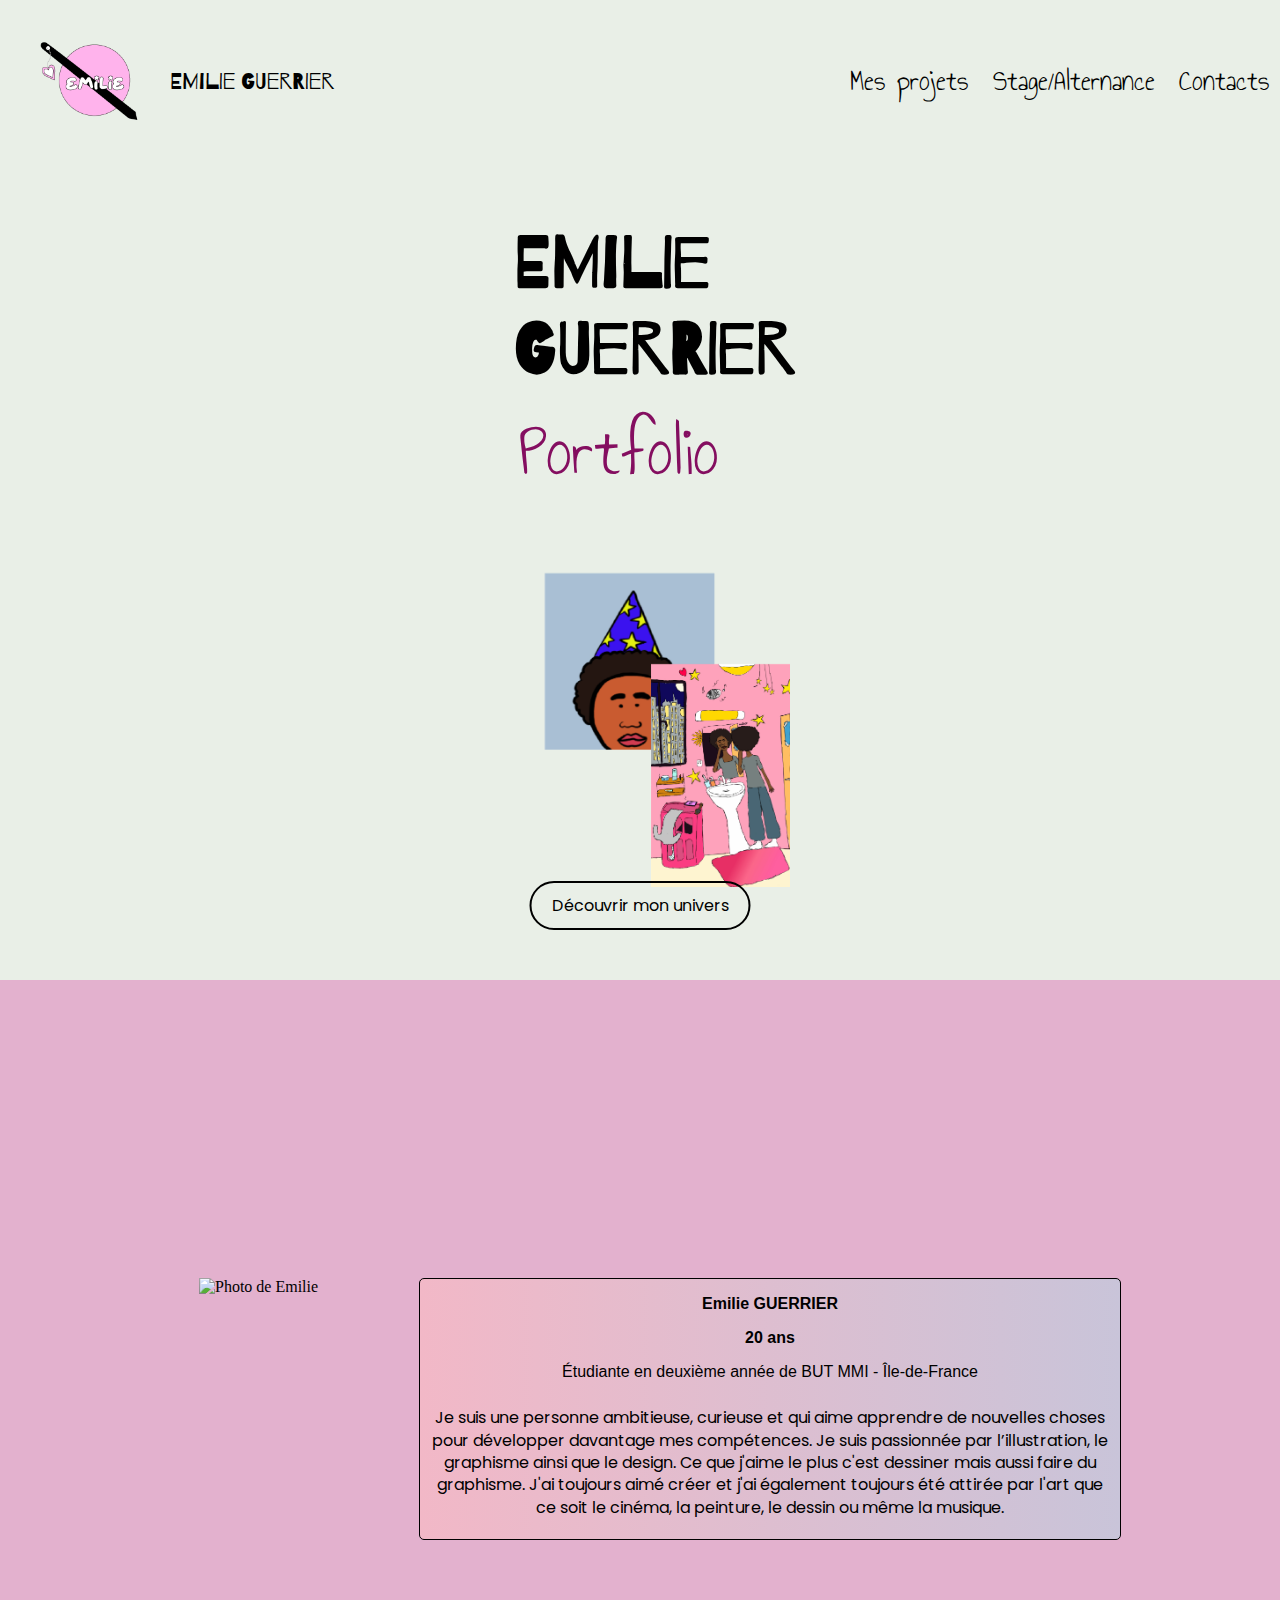
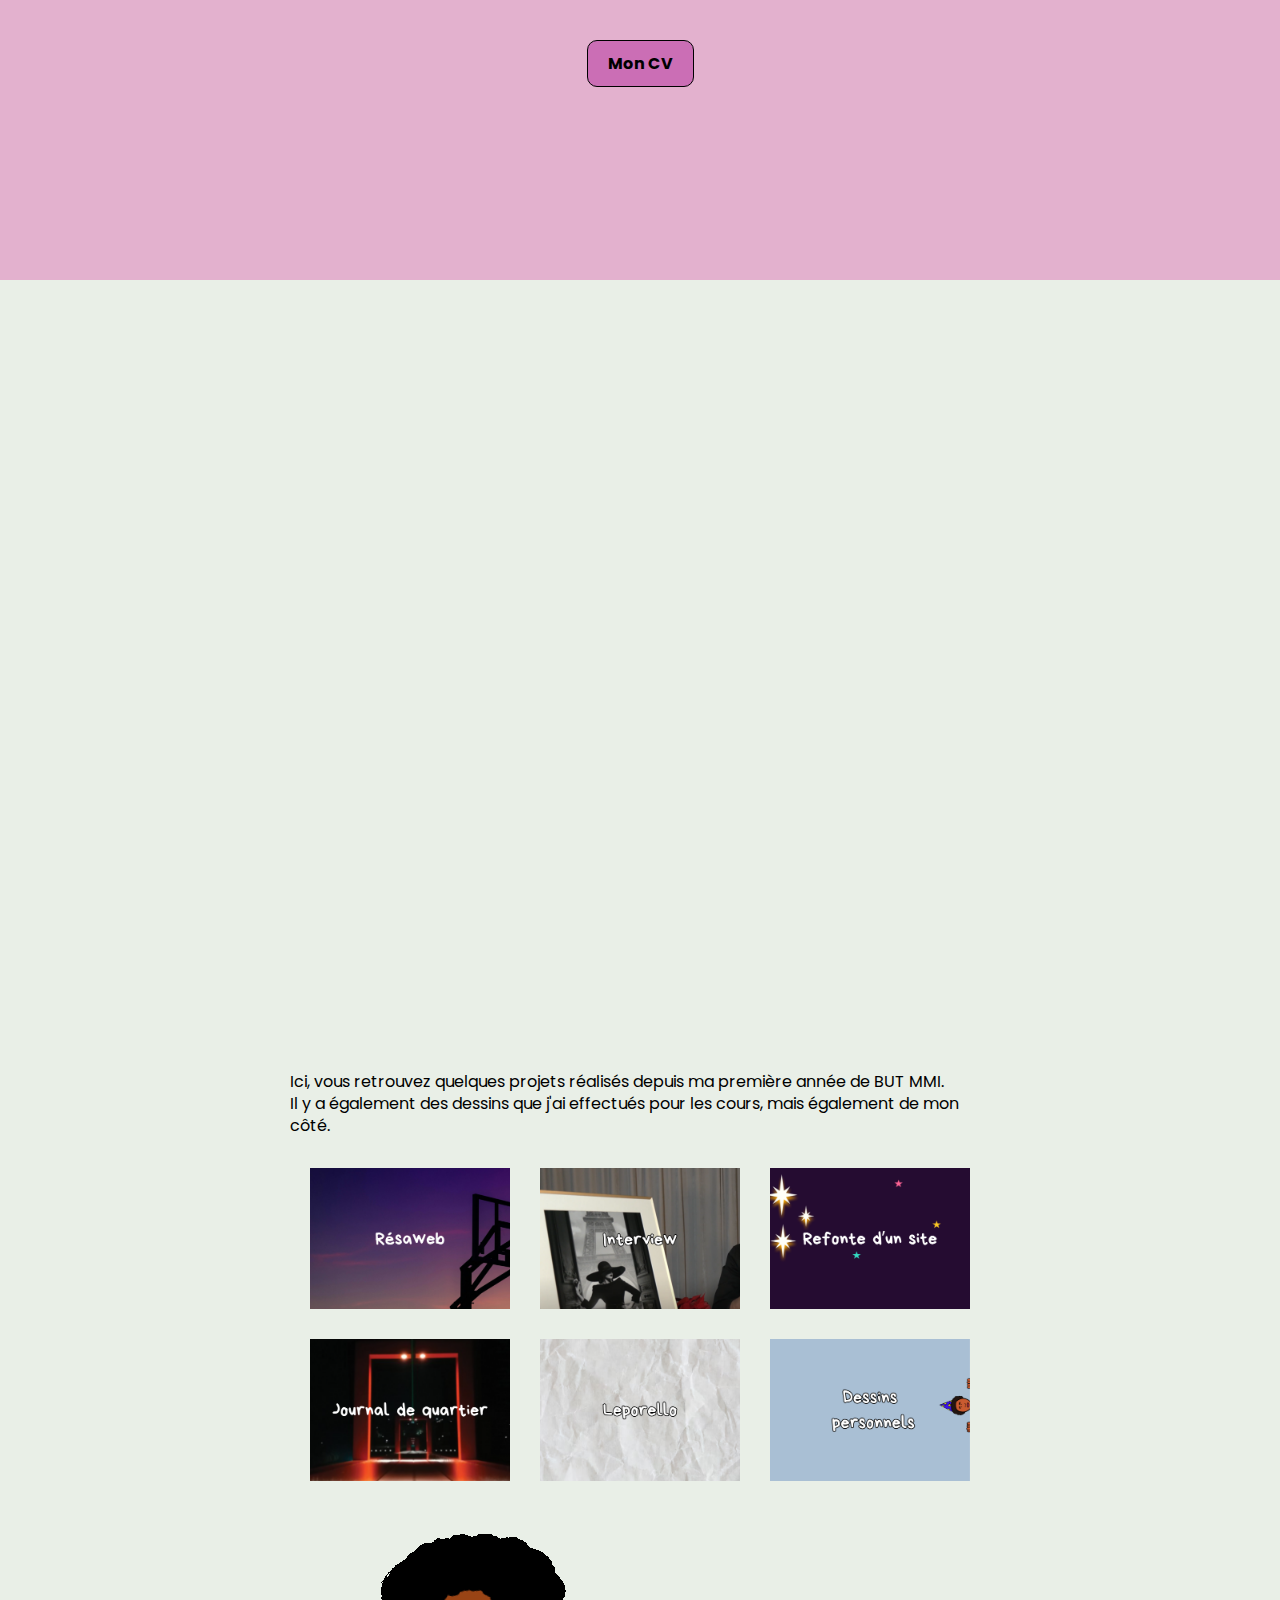
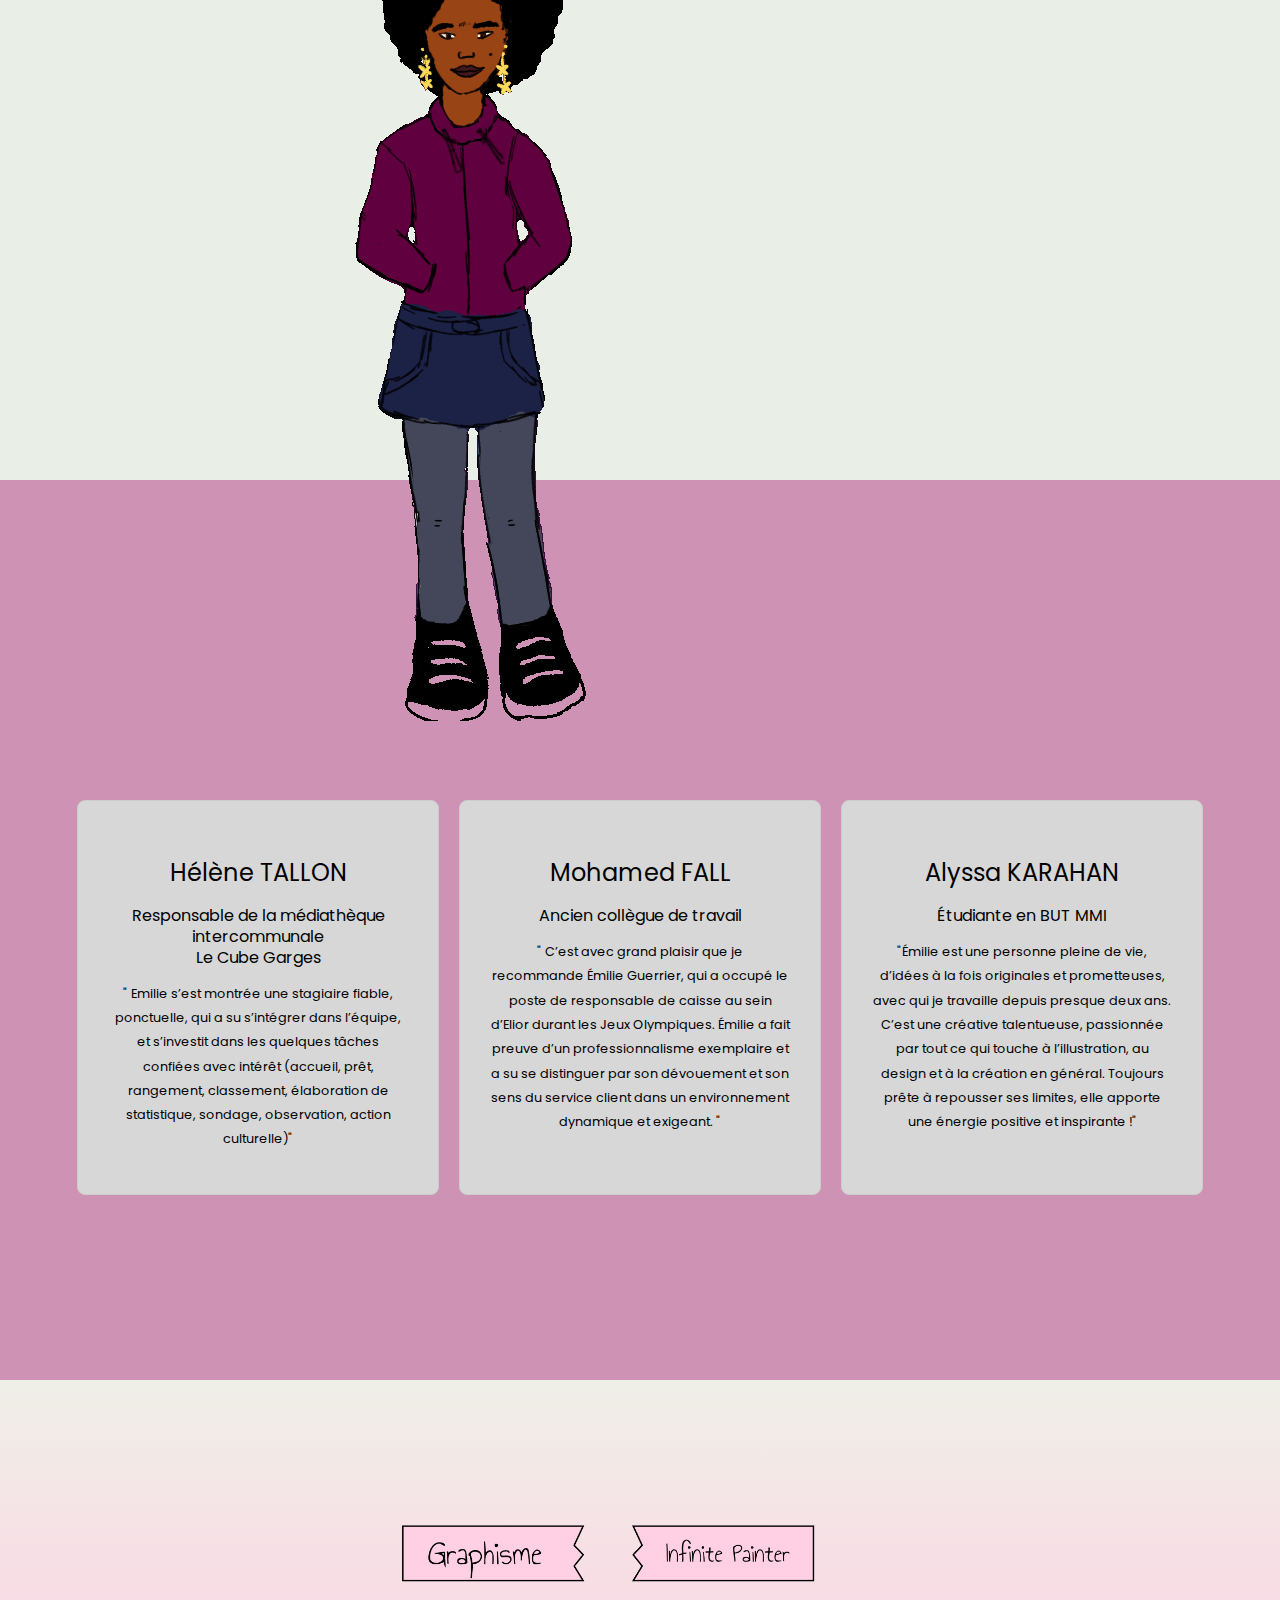
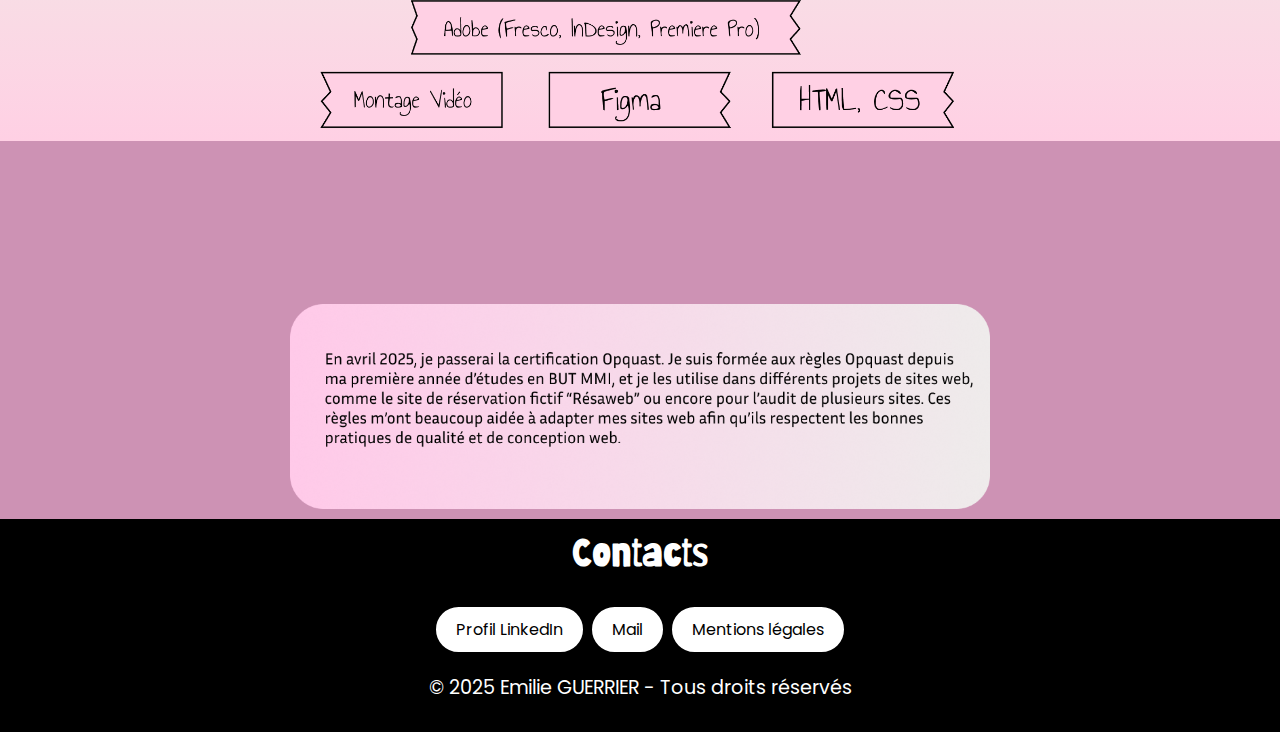
==== index.html @ a999aef1 "ajout d'une div pour le gif" ====
<!DOCTYPE html>
<html lang="fr">
<head>
    <meta charset="UTF-8">
    <link rel="stylesheet" href="portfolio.css">
    <link rel="stylesheet" href="portfolio.js">
    <link rel="preconnect" href="https://fonts.googleapis.com">
<link rel="preconnect" href="https://fonts.gstatic.com" crossorigin>
<link href="https://fonts.googleapis.com/css2?family=Annie+Use+Your+Telescope&family=Barriecito&family=Poppins:ital,wght@0,100;0,200;0,300;0,400;0,500;0,600;0,700;0,800;0,900;1,100;1,200;1,300;1,400;1,500;1,600;1,700;1,800;1,900&display=swap" rel="stylesheet">
    <link rel="preconnect" href="https://fonts.googleapis.com">
    <link rel="preconnect" href="https://fonts.gstatic.com" crossorigin>
    <link href="https://fonts.googleapis.com/css2?family=Annie+Use+Your+Telescope&family=Barriecito&display=swap" rel="stylesheet">
    <link href="https://fonts.googleapis.com/css2?family=Barriecito&display=swap" rel="stylesheet">
    <link rel="icon" href="img/Logo.png" />
    <meta name="viewport" content="width=device-width, initial-scale=1.0">
    <title>Emilie GUERRIER - Portfolio</title>
</head>
<body>
    <header>
        <nav>
            <div class="nav-left">
                <div class="nav-left">
                    <a href="index.html">
                        <img src="img/Logo.png" class="headpic" alt="Logo">
                    </a>
                </div>
                <p class="logotype">EMILIE GUERRIER</p>
            </div>
            <div class="nav-right">
               
                <ul class="principal">
                    <li><a href="#projets">Mes projets</a></li>
                    <li><a href="stage_alternance.html">Stage/Alternance</a></li>
                    <li><a href="#contacts">Contacts</a></li>
                </ul>
            </div>
        </nav>
    </header>

   
        <section class="accueil">
            <div class="text-content">
                <h1>EMILIE <br>GUERRIER</h1>
                <p class="port">Portfolio</p>
            </div>
            <img src="img/acphoto.png" alt="Photo" class="ac">
            <button class="scroll-button" onclick="scrollToSection('biographie')">Découvrir mon univers</button>
        </section>
   


    <section class="biographie" id="biographie">
        <p class="title">Qui suis-je ?</p>
        <div class="content">
            <img src="img/emi.jpg" class="photo" alt="Photo de Emilie">
            <div class="gradient">
                <p class="description">Emilie GUERRIER</p>
                <p class="description">20 ans</p>
                <p class="mooi">Étudiante en deuxième année de BUT MMI - 
                    Île-de-France</p>
                <p class="moi">
                   
                 Je suis une personne ambitieuse, curieuse et qui aime apprendre de nouvelles choses 
                    pour développer davantage mes compétences. Je suis passionnée par l’illustration,
                    le graphisme ainsi que le design. Ce que j'aime le plus c'est dessiner mais aussi faire du graphisme. J'ai toujours aimé créer et j'ai également toujours été attirée par l'art que ce soit le cinéma, la peinture, le dessin ou même la musique. 
                </p>
            </div>
        </div>
        <div>
            <div class="box">Créative</div>
            <div class="box">Curieuse</div>
            <div class="box">Persévérante</div>
        </div>
        <a href="img/CV français.jpg" class="cv">Mon CV</a>
    </section>

    <section class="drawing">

    </section>

    <section class="projects" id="projets">
        <p class="title">Mes projets</p>
        <p class="moi">Ici, vous retrouvez quelques projets réalisés depuis ma première année de BUT MMI. <br>Il y a également des dessins que j'ai effectués pour les cours, mais également de mon côté.</p>
        
        <div class="projects-container">
            <!-- Conteneur des images de projets -->
            <div class="images-container">
                <img src="img/resa.png" alt="Projet 1" class="project-image" onclick="openPopup('Résaweb', 'Février - Juin 2023', 'Projet réalisé seule', 'Contexte : universitaire', 'Ce projet consistait à réaliser et coder dans son intégralité, un site fictif de réservation. J’ai donc créé un site permettant de réserver des salles afin que des sportifs viennent s’entraîner dans de bonnes conditions. Il fallait donc créer un formulaire fonctionnel et afficher les services avec leurs divers détails.', 'Langages utilisés : Pour effectuer ce site web, j’ai dû utiliser divers langages de programmation comme le PHP pour stocker les données du formulaire de réservation, le HTML, CSS mais aussi du JavaScript.')">
                
                <img src="img/interview.png" alt="Projet 2" class="project-image" onclick="openPopup('Interview','Novembre 2023 - Janvier 2024','Projet réalisé seule','Contexte : universitaire', 'Il nous était demandé d’interviewer un professionnel de la photo, que ce soit un régisseur de studio, un photographe ou autre. Avec mon groupe, nous avons eu la chance d’interroger Ludovic BARON, un photographe. Nous avons réalisé l’interview à la Samaritaine. La vidéo a été réalisée avec des caméras, des micros et des spots de lumière. Pour finir, nous avons tous dû produire une version différente de l’interview à partir des rushs. J’ai donc effectué le montage vidéo sur Adobe Premiere Pro.','Logiciel utilisé :  Adobe Premiere Pro')">
                
                <img src="img/refonte.png" alt="Projet 3" class="project-image" onclick="openPopup('Refonte d\'un Site', 'Mai - Juin 2024', 'Projet réalisé groupe','Contexte : universitaire','Pour ce projet, il nous était demandé de refaire l’intégralité de l’interface d’un site existant et de lui donner un tout autre aspect en changeant complètement son identité visuelle de base. Nous avons choisi de travailler sur le site d’Air France, qui, à première vue, est assez épuré, avec peu d’éléments, peu de contenu, et un manque de couleurs vives. Pour lui donner une nouvelle image, nous sommes donc partis sur un thème festif, proche du carnaval, intégrant des couleurs, des plumes, et des éléments associés.', 'Logiciel utilisé : Figma')">
                
                <img src="img/journal.png" alt="Projet 4" class="project-image" onclick="openPopup('Journal de quartier','Novembre - Décembre 2023', 'Projet réalisé seule', 'Contexte : universitaire', 'Ce projet avait pour objectif de créer un journal de quartier sur la ville dans laquelle nous vivons. J’ai choisi de réaliser un journal sur la ville de Cergy. Pour ce faire, j’ai utilisé Adobe InDesign pour la mise en forme de mes textes et visuels, ainsi que Photoshop pour traiter mes images afin qu’elles conviennent au projet et qu’elles ne soient pas déformées.', 'Logiciel utilisé : Adobe Indesign, Adobe Photoshop')">
                
                <img src="img/leporello.png" alt="Projet 5" class="project-image" onclick="openPopup('Leporello', 'Mars - Avril 2024','Projet réalisé seule','Contexte : universitaire','Il était demandé de dessiner une histoire à partir de la phrase suivante : “Viens chez moi, j’habite dehors”. Ce projet devait être réalisé sur cinq feuilles, incluant une première de couverture. L’objectif était de faire preuve d’imagination et de proposer une idée originale, tout en respectant le contexte imposé. De plus, l’histoire devait inclure un hôte et un invité. Dans mon interprétation, j’ai représenté l’hôte sous la forme d’une femme géante, tandis que je me suis intégrée dans l’histoire en tant qu’invitée explorant ce monde inconnu.', 'Matériaux utilisés : feutres, feuilles A5')">
                
                <img src="img/dessin.png" alt="Projet 6" class="project-image" onclick="openPopup('Dessins personnels', '', 'Depuis quelques années, je dessine que ce soit sur du papier ou de manière numérique. Mais je dessine de plus en plus sur ma tablette graphique ou simplement ma tablette pour faire divers types de dessins. J’ai également réalisé quelques dessins sur Adobe Fresco avec mon ordinateur. J’utilise depuis peu Infinite Painter et actuellement je l’utilise très souvent pour mes dessins car je trouve l’application efficace et facile à utiliser.', 'Logiciels utilisés : Adobe Fresco, Infinite Painter')">
            </div>
            
            <!-- Conteneur du gif -->
            <div class="gif-container">
                <img src="img/cvanim1.gif" alt="Animation illustrative" class="project-gif">
            </div>
        </div>
    </section>
    


    <section class="avis">
        <p class="title">Quelques avis</p>
        <div class="reviews-container">
            <!-- Premier avis -->
            <div class="review">
                <p class="nom">Hélène TALLON</p>
               <p class="com">Responsable de la médiathèque intercommunale <br> Le Cube Garges</p>
                <div class="review-content">
                    <p class="nom1">" Emilie s’est montrée une stagiaire fiable, ponctuelle, qui a su s’intégrer dans l’équipe, et s’investit dans les quelques tâches confiées avec intérêt (accueil, prêt, rangement, classement, élaboration de statistique, sondage, observation, action culturelle)"</p>
                </div>
            </div>
    
            <!-- Deuxième avis -->
            <div class="review">
                <p class="nom">Mohamed FALL</p>
                <p class="com"> Ancien collègue de travail</p>
                <div class="review-content">
                    <p class="nom">" C’est avec grand plaisir que je recommande Émilie Guerrier, qui a occupé le poste de responsable de caisse au sein d’Elior durant les Jeux Olympiques. Émilie a fait preuve d’un professionnalisme exemplaire et a su se distinguer par son dévouement et son sens du service client dans un environnement dynamique et exigeant. "</p>
                </div>
            </div>
    
            <!-- Troisième avis -->
            <div class="review">
                <p class="nom">Alyssa KARAHAN</p>  
                <p class="com">Étudiante en BUT MMI <br>
                <div class="review-content">
                    <p class="nom1">"Émilie est une personne pleine de vie, d’idées à la fois originales et prometteuses, avec qui je travaille depuis presque deux ans. C’est une créative talentueuse, passionnée par tout ce qui touche à l’illustration, au design et à la création en général. Toujours prête à repousser ses limites, elle apporte une énergie positive et inspirante !"</p> <!-- Nouveau texte -->
                </div>
            </div>
        </div>
    </section>

    
  

        <div class="competences1">
        <p class="title">Mes compétences</p>
       
        <img src="img/compé.png" alt="Compétences" class="compé">
    </div>

    <div class="center"> 
        <p class="title">Opquast</p>
        <br>
        <img src="img/opquast.png" alt="" class="opq">
    </div>

    
<footer id="contacts">
    <h1 class="contactez">Contacts</h1>
   
        <a href="https://www.linkedin.com/in/emilie-guerrier-9b696a194/" class="btn">Profil LinkedIn</a>
        <a href="mailto:emilie.guerrier16@gmail.com" class="btn">Mail</a>

        <a href="#" class="btn" onclick="openMentionsPopup()">Mentions légales</a>

  
    <p class="foot">© 2025 Emilie GUERRIER - Tous droits réservés</p>
</footer>

    <div id="popup" class="popup">

        
        <div class="popup-content">

            
            <!-- Bouton pour fermer -->
            <span class="close" onclick="closePopup()">&times;</span>
            <!-- Titre dynamique -->
            <h2 id="popup-title">Titre par défaut</h2>
            <p id="popup-projet">projet <br> Par exemple, un saut de ligne ici.</p>
           
            <!-- Description avec possibilité de sauts de ligne -->
            <p id="popup-date">date <br> Par exemple, un saut de ligne ici.</p>
             <!-- Description avec possibilité de sauts de ligne -->
             <p id="popup-contexte">texte par défaut. Ajoutez du texte ici. <br> Par exemple, un saut de ligne ici.</p>
            <!-- Description avec possibilité de sauts de ligne -->
            <p id="popup-description">Description par défaut. Ajoutez du texte ici. <br> Par exemple, un saut de ligne ici.</p>
            <p id="popup-logiciel">Description par défaut. Ajoutez du texte ici. <br> Par exemple, un saut de ligne ici.</p>
            <p id="popup-langage">Description par défaut. Ajoutez du texte ici. <br> Par exemple, un saut de ligne ici.</p>
          
            
            <a href="" target="_blank" id="pdf-button-link">
                <button type="button" class="cv">Découvrir ici</button>
            </a>
        </div>  
        </div>
    </div>

    
    
    <script>
       function openPopup(title, imageUrl, projet, date, contexte, description, logiciel, langage) {
    // Fonction qui retourne la valeur si elle existe, sinon une chaîne vide
    function getDisplayValue(value) {
        return value ? value : "";  // Si la valeur est définie, on la retourne, sinon on retourne une chaîne vide
    }

    // Mise à jour des éléments du pop-up avec les données spécifiques
    document.getElementById("popup-title").innerText = getDisplayValue(title);
    document.getElementById("popup-projet").innerText = getDisplayValue(projet);
    document.getElementById("popup-date").innerText = getDisplayValue(date);
    document.getElementById("popup-contexte").innerText = getDisplayValue(contexte);
    document.getElementById("popup-description").innerText = getDisplayValue(description);
    document.getElementById("popup-logiciel").innerText = getDisplayValue(logiciel);
    document.getElementById("popup-langage").innerText = getDisplayValue(langage);

    const pdfButtonLink = document.getElementById("pdf-button-link");

    // Switch pour gérer les liens spécifiques des projets
    switch (title) {
        case 'Résaweb':
            pdfButtonLink.href = "https://resaweb.guerrier.butmmi.o2switch.site/";
            break;
        case 'Interview':
            pdfButtonLink.href = "https://youtu.be/Bpri6Zx5vzo";
            break;
        case 'Refonte d\'un Site':
            pdfButtonLink.href = "https://www.figma.com/design/t0DgeMzrUxoHqgDPpplUwL/AirFrance---Emilie-Guerrier---M%C3%A9lissa-Cumur-(Copy)?node-id=176-432&t=2e1gaex5c9FenXWB-1";
            break;
        case 'Journal de quartier':
            pdfButtonLink.href = "img/JDQ web fin.pdf";
            break;
        case 'Leporello':
            pdfButtonLink.href = "https://www.lien-de-ton-projet-leporello.com";
            break;
        case 'Dessins personnels':
            pdfButtonLink.href = 'img/dessins.pdf';
            break;
        default:
            pdfButtonLink.href = "#"; // Lien par défaut si aucun projet n'est trouvé
            break;
    }
            // Affichage du pop-up
            popup.style.display = "flex";
        }

        function closePopup() {
            // Masque le pop-up
            const popup = document.getElementById("popup");
            popup.style.display = "none";
        }
        function scrollToSection(sectionId) {
            document.getElementById(sectionId).scrollIntoView({
                behavior: 'smooth'
            });
        }


        document.addEventListener('scroll', () => {
  const elements = document.querySelectorAll('.photo, .description, .moi, .box');
  elements.forEach((element) => {
    const rect = element.getBoundingClientRect();
    if (rect.top < window.innerHeight) {
      element.classList.add('visible');
    }
  });
});

document.addEventListener('scroll', () => {
  const elements = document.querySelectorAll('.title, .review');
  elements.forEach((element) => {
    const rect = element.getBoundingClientRect();
    if (rect.top < window.innerHeight) {
      element.classList.add('visible');
    }
  });
});
document.addEventListener('DOMContentLoaded', () => {
  const reviews = document.querySelectorAll('.review');
  const sectionAvis = document.querySelector('.avis');

  // Fonction pour vérifier si la section est visible
  const observer = new IntersectionObserver(
    (entries) => {
      entries.forEach((entry) => {
        if (entry.isIntersecting) {
          reviews.forEach((review, index) => {
            setTimeout(() => {
              review.classList.add('visible');
            }, index * 300); // Délai entre chaque avis (300ms ici)
          });
        }
      });
    },
    { threshold: 0.1 } // 10% de la section visible pour déclencher
  );

  observer.observe(sectionAvis);
});
function openMentionsPopup() {
    const popup = document.getElementById("mentions-popup");
    popup.style.display = "flex";
}

function closeMentionsPopup() {
    const popup = document.getElementById("mentions-popup");
    popup.style.display = "none";
}

    </script>
<div id="mentions-popup" class="popup">
    <div class="popup-content">
        <span class="close" onclick="closeMentionsPopup()">&times;</span>
        <h2>Mentions légales</h2>
        <p>
            Ce site est édité par Emilie Guerrier. <br>
            Images : Toutes les images ont été réalisées par mes soins. <br>
            Hébergement : Github. <br>
            Contact : <a href="mailto:emilie.guerrier16@gmail.com">emilie.guerrier16@gmail.com</a><br>
            Toute reproduction, totale ou partielle, des contenus présents sur ce site est interdite sans l'accord préalable de l'éditeur.
        </p>
    </div>
</div>


    
</body>
</html>
---- portfolio.css ----
body {
    background-color: #e9efe7;
    scroll-behavior: smooth;
    margin: 0; 
    padding: 0; 
}



.btn {
    display: inline-block; /* Permet le style de bouton */
    padding: 10px 20px; /* Espacement interne */
    background-color: #ffffff; /* Couleur de fond (bleu par défaut) */
    color: rgb(0, 0, 0); /* Texte en blanc */
    text-decoration: none; /* Supprime le soulignement */
    border-radius: 25px;
    cursor: pointer;
    border: 2px solid black;
    font-size: 16px;
    font-family: 'Poppins', sans-serif;
    transition: background-color 0.3s; /* Animation pour le hover */
}

.contactez {
    color: white;
    font-size: 2em;
    text-align: center; /* Centre le texte horizontalement */
    margin: 0;
    margin-bottom: 30px; /* Évite un marges supplémentaires par défaut autour du h1 */
}

.button-container {
    display: flex;
    justify-content: center; /* Centre les boutons horizontalement */
    gap: 20px; /* Espace entre les boutons */
    margin-bottom: 30px; /* Un peu d'espace sous les boutons */
}



.headpic {
    width: 160px;
    height: 160px;
    float: left;
    object-fit: cover; 
    border-radius: 50%;
 
        margin: 0;
}


header nav {
    display: flex;
    justify-content: space-between; /* Sépare les groupes gauche et droite */
    align-items: center; /* Centre les éléments verticalement */
    padding: 0;
    margin: 0;
}

.nav-left {
    display: flex;
    align-items: center; /* Centre verticalement l'image et le texte */
    gap: 10px; /* Espace entre l'image et le texte */
}

.principal li {
    display: inline;
    margin: 0 10px;
}


.principal a {
    text-decoration: none;
    font-family: "Annie Use Your Telescope", cursive;
    color: #000000;
    font-size: 1.9em;
}


.principal a:hover {
    color: #af39bc;
}


/* Section accueil */
section {
    display: flex;
    flex-direction: column;
    justify-content: center;
    align-items: center;
    height: 100vh;
    margin: 0;
}



h1 {


    font-family: "barriecito";
       font-size: 4.5em;
    color: #000000;
    text-align: left;
    margin-bottom: 10px;
    bottom: 20px; 
    animation: fadeIn 2s ease-in-out, glow 1.5s infinite alternate;
}

@keyframes fadeIn {
    from {
        opacity: 0;
        transform: translateY(-20px);
    }
    to {
        opacity: 1;
        transform: translateY(0);
    }
}

@keyframes glow {
    from {
        text-shadow: 0 0 5px #fff, 0 0 10px #fff;
    }
    to {
        text-shadow: 0 0 20px #ff69b4, 0 0 30px #ff69b4;
    }
}



.nav-right {
    display: flex;
    align-items: center;
    justify-content: flex-end; /* Aligne les éléments à droite */
}

.logotype {
    font-family: "barriecito";
    font-size: 1.5em;
    margin: 0; /* Supprime toute marge */
    color: #000;
}

.accueil {
    display: flex; /* Utilise Flexbox pour aligner les éléments */
    flex-wrap: wrap; /* Permet de passer à la ligne sur les petits écrans */
    gap: 10px; /* Espace entre les éléments */
    align-items: center;
    justify-content: flex-start;
    margin: 0;
    padding: 0;
    padding: 10px;
    height: calc(100vh - 80px);
    box-sizing: border-box;
}

.ac {
    display: block;
    margin: 0 auto;
    width: 300px;
    animation: float 3s ease-in-out infinite;
  }
  
  @keyframes float {
    0%, 100% {
      transform: translateY(0);
    }
    50% {
      transform: translateY(-10px);
    }
  }






.title1 {
    font-family: "barriecito";
    font-size: 3.5em;
    color: #000000;
    text-align: center;
}


.text-content {
    text-align: left;
    justify-content: left;
    max-width: 20%;
}




.ligne-portfolio {
    width: 40%;
    border: none;
    height: 2px;
    background-color: black;
    margin: 10px auto;
}






.cv {
    display: inline-block;
    margin: 20px auto; /* Centrage horizontal */
    padding: 10px 20px;
    border: 1px solid black;
    border-radius: 10px;
    text-align: center;
    background-color: #CB6EB5;
    text-decoration: none;
    color: black;
    font-weight: bold;
    font-size: 16px;
    font-family: 'Poppins', sans-serif;
    position: relative;
    cursor: pointer;
    bottom: 20px; /* Remonte légèrement par rapport au bas */
}


.cv:hover {
    background-color: #c9f7ff;
    transition: 0.3s;
}
/* Biographie section */
.biographie {
    background-color: #E3B1CE;
    display: flex;
    flex-direction: column;
    align-items: center;
    gap: 10px; /* Espace entre les sections */
}


.qui {
    font-family: "barriecito";
    font-size: 1.8em;
    color: black;
    margin-bottom: 50px;
    text-align: center;
}


.biographie img.black {
    margin-right: 20px;
    float: left;
    height: auto;
}
.biographie .content {
    display: flex;
   
   
    justify-content: space-between; /* Espace entre les éléments */
   
    gap: 20px; /* Espace entre l'image et le texte */
}




.biographie .moi {
    max-width: 900px;
    font-family: 'Poppins', sans-serif;
    font-weight: 400;
    font-style: normal;
    align-items: left;
    justify-content: left;
    font-size: 0.9rem;
    text-align: center;
    padding: 10px;
    margin: 10px auto;
    font-size: 1rem;
    
}




.photo {
    width: 200px;
    height: 200px;
    justify-content: left;
    align-items: left;
    max-width: 900px;
    margin-left: 40px;
    height: auto;




   
}


.drawing{
    background-image: url("img/pro.jpg");
    background-size: cover;
    background-repeat: no-repeat;
    background-attachment: fixed;
}




/* Avis */
.avis {
   background-color: #CD92B4;
    display: flex;
    flex-direction: column;
    align-items: center;
    gap: 20px; /* Espace entre les sections */
}


/* Titre des avis */
.title {
    font-family: "barriecito";
    text-align: right;
    font-size: 3.7em;
    margin-bottom: 5px;
}


.port {
    color: #840E60;
    font-family: "Annie Use Your Telescope", cursive;
    margin: 5px;
    font-size: 4.5em;
    text-align: left;
    justify-content: flex-start;
    margin-RIGHT: 140px;
}


.title {
    opacity: 0;
    transform: translateY(-20px);
    transition: opacity 0.8s ease, transform 0.8s ease;
  }
  
  .title.visible {
    opacity: 1;
    transform: translateY(0);
  }

.foot {
    font-family: "Poppins";
}
.box {
    opacity: 0;
    transform: scale(0.9);
    transition: opacity 0.5s ease-out, transform 0.5s ease-out;
  }
  
  .box.visible {
    opacity: 1;
    transform: scale(1);
  }


  
  @media (min-width: 768px) {
    .reviews-container {
      grid-template-columns: 1fr 1fr; /* Deux colonnes sur les écrans moyens */
    }
  }
  
  @media (min-width: 1024px) {
    .reviews-container {
      grid-template-columns: 1fr 1fr 1fr; /* Trois colonnes sur les grands écrans */
    }
  }
  .review:hover {
    box-shadow: 0px 4px 15px rgba(251, 241, 100, 0.5);
    transition: box-shadow 0.3s ease-in-out;
  }
  

  

.box {
    background-color: #eaeaea;
    margin: 20px;
    padding: 10px;
    width: 170px;
    display: inline-block;
    text-align: center;
    height: 20px;
    font-size: 1em;
    font-family: "Poppins";
}
.box1 {
    background-color: #D9D9D9;
    margin: 20px;
    padding: 10px;
    width: 170px;
    display: inline-block;
    text-align: center;
    height: 20px;
    font-size: 1em;
    font-family: "Poppins";
}


.box2 {
    background-color: #ffb0c9;
    margin: 20px;
    padding: 10px;
    width: 470px;
    display: inline-block;
    text-align: center;
    height: 20px;
    font-size: 1em;
    font-family: "Poppins";
}


.box3 {
    background-color: #D9D9D9;
    margin: 20px;
    padding: 10px;
    width: 190px;
    display: inline-block;
    text-align: center;
    height: 30px;
    font-size: 1em;
    font-family: "Poppins";
}


.boxtexte {
    background-color: #D9D9D9; /* Couleur de fond */
    padding: 20px; /* Espaces internes */
    margin: 20px auto; /* Ajoute un espace autour et centre horizontalement */
    display: inline-block;
    text-align: center;
    width: 400px; /* Largeur fixe */
    max-width: 90%; /* Largeur relative au conteneur */
    font-size: 1em;
    font-family: "Poppins";
    word-wrap: break-word; /* Permet de casser les mots longs */
    margin-bottom: 12px;
}








.recherche{
    background: linear-gradient(90deg, #F2B8C7 0%, #C9C4D9 100%);
}


footer {
    background-color: #000000;
    text-align: center;
    padding: 10px;
    font-family: "Poppins";
    font-size: 1.2em;
    color: #ffffff;
    justify-content: center;
}


.description {
    font-family: "Roboto", sans-serif;
    font-weight: 700;
    font-style: normal;
    text-align: center;
}


.mooi {
    font-family: "Roboto", sans-serif;
    font-weight: 500;
    font-style: normal;
}


.moi {
    font-family: 'Poppins', sans-serif;
    font-weight: 400;
    font-style: normal;
    align-items: left;
    justify-content: left;
    margin: auto;
    max-width: 700px;
    line-height: 1.4;
}

.moi2 {
    font-family: 'Poppins', sans-serif;
    font-weight: 400;
    font-style: normal;
    align-items: left;
    justify-content: left;
    margin: 20px auto; /* Plus d'espace extérieur */
    max-width: 700px;
    padding: 20px; /* Plus d'espace intérieur */
    line-height: 1.6; /* Amélioration de l'espacement entre les lignes */
    font-size: 1.2em;
    border: 1px solid black;
    border-radius: 5px;
    background-color: white;
}

/* Dégradé */
.gradient {
    background: linear-gradient(90deg, #F2B8C7 0%, #C9C4D9 100%);
    text-align: center;
    width: 80%;
    max-width: 700px;
    margin: 0 auto;
    flex: 1;
    padding: 5;
    border: 1px solid black;
    border-radius: 5px;
}


/* Animation */
@keyframes floating {
    0% {
        transform: translateY(0);
    }
    50% {
        transform: translateY(10px);
    }
    100% {
        transform: translateY(0);
    }
}


.images-container img {
    width: 200px;
    height: auto;
}


.images-container {
    flex: 0 1 calc(33.33% - 20px);
    margin: 10px;
    text-align: center;
}


.images-container section {
    text-align: center;
    margin: 10px;
}


.images-container a {
    margin: 10px;
}


.projects .images-container {
    display: grid;
    grid-template-columns: repeat(3, 1fr);
    gap: 30px;
    padding: 20px;
   
}


.project-image {
    width: 100%;
    transition: transform 0.4s ease-in-out;
    cursor: pointer;
  }
  
  .project-image:hover {
    transform: scale(1.05) rotate(3deg);
  }


/* Ajustement pour les petits écrans : 2 images par ligne */
@media (max-width: 768px) {
    .projects .images-container {
        grid-template-columns: repeat(2, 1fr); /* 2 colonnes sur les petits écrans */
    }
    .project-image {
        width: 60%; /* Augmente légèrement la taille sur les petits écrans */
    }
}


/* Ajustement pour très petits écrans : 1 image par ligne */
@media (max-width: 480px) {
    .projects .images-container {
        grid-template-columns: 1fr; /* 1 colonne sur les très petits écrans */
    }
    .project-image {
        width: 80%; /* Les images seront plus grandes sur les très petits écrans */
    }
}








.close {
    font-size: 24px; /* Assure une bonne visibilité */
    font-weight: bold;
    color: black; /* Couleur de la croix */
    cursor: pointer; /* Indique que c'est cliquable */
    position: absolute; /* Position pour placer dans le coin de la fenêtre */
    top: 10px; /* Ajuste selon l'apparence souhaitée */
    right: 10px; /* Ajuste selon l'apparence souhaitée */
    z-index: 1000; /* Assure qu'elle reste au-dessus */
}


.close:hover {
    color: #af39bc;
}
#caption {
    margin: auto;
    display: block;
    text-align: center;
    color: white;
    padding: 10px 0;
    height: 150px;
}


.affiche {
    height: 300px;
    width: 250px;
}


.contact {
    background-color: #9b3571;
}


.black {
    background-color: #000000;
}
.reviews-container {
    display: flex;
    flex-wrap: wrap;
    justify-content: center;
   
  }


 
  .review {
    width: 300px;
    border: 1px solid #ccc;
    border-radius: 8px;
    margin: 0 10px 20px;
  margin-bottom: 20px;
  padding: 30px;
   
  background-color: rgb(215, 215, 215);
  }
 
  .review-header {
    display: flex;
    align-items: center;
    margin-bottom: 20px;
  }
 
  .review-avatar {
    width: 40px;
    height: 40px;
    border-radius: 50%;
    margin-right: 10px;
     margin-top: 20px;
     margin-left: 10px;
  }
 
  .review-user {
    font-weight: bold;
    font-family:"Poppins";
    margin-right: 10px;
    color:black;
    margin-left: 10px;
  }
 
  .review-rating {
    font-size: 20px;
    color: #f8b739;
  }
 


  .review-content p {
    font-size: 0.8rem;
    line-height: 1.9;
   color: #000000;
  }


  .nom {
    display: block;
font-family: "Poppins";
    color: black;
    margin-bottom: 12px;
    text-align: center;
    font-size: 1.5em;
  }


  .nom1 {
    display: block;
font-family: "Poppins";
    color: rgb(255, 0, 0);
    margin-bottom: 12px;
    text-align: center;
    font-size: 1rem;
  }




  .opq{
    width: 700px;
    width: 700px;
 
  }


  .compé {
    max-width: 50%;
    height: auto;
 
    margin: 0 auto;
    margin-left: 25%;
}


    .com {
       
        line-height: 1.3;
        font-size: 0.4;
        max-width: 900px;
        font-family:"Poppins";
        display: block;
        margin-bottom: 12px;
        text-align: center;


    }
    .center {
        display: flex;
        flex-direction: column;
        justify-content: center; 
        align-items: center;
        min-height: 50%; 
        margin: auto 0; 
        background-color: #CD92B4;
        padding: 10px; 
        text-align: center;
    }

.popup {
    display: none; 
    position: fixed;
    top: 0;
    left: 0;
    width: 100%;
    height: 100%;
    background-color: rgba(0, 0, 0, 0.8); 
    z-index: 1000; /* Toujours au-dessus */
    justify-content: center;
    align-items: center;
}


.popup-content {
    background-color: #fff;
    padding: 20px;
    border-radius: 10px;
    max-width: 600px; /* Limiter la largeur du contenu */
    width: 80%; /* Largeur responsive */
    text-align: center;
    position: relative;
    max-height: 80vh; /* Empêcher la pop-up de devenir trop haute */
    overflow-y: auto; /* Permettre un défilement si le contenu est trop long */
}


.popup-content img {
    max-width: 100%; /* Réduire l'image pour qu'elle s'adapte bien */
    height: auto;
    border-radius: 8px;
    margin-bottom: 20px;
    max-height: 300px; /* Limiter la hauteur de l'image */
}


.popup-content h2 {
    font-family: "barriecito", sans-serif;
    font-size: 24px;
    color: #333;
    margin-bottom: 20px;
}


.popup-content p {
    font-family: "Roboto", sans-serif;
    font-size: 16px;
    color: #333;
    margin-bottom: 20px;
}


.popup-content a {
    font-family: "Roboto", sans-serif;
    font-size: 16px;
    color: #af39bc;
    text-decoration: none;
    font-weight: bold;
}


.popup-content a:hover {
    color: #840e60; /* Couleur de survol du lien */
}


.competences1{
    background: linear-gradient(180deg, #EFEFE7 0%, #FFD0E4 100%);
    display: flex;
    flex-direction: column;
    align-items: center;
    gap: 10px;
}
.competences p,
.competences div {
    margin: 0;
    padding: 0;
}


.competences{
    margin-top: 20px;
    padding-top: 20px;
    position: relative;
    gap: 20px;
   
}


.float-img {
    float: right; /* Fait flotter l'image à droite */
    margin-left: 20px; /* Ajoute un espace entre l'image et les textes ou boîtes */
    margin-bottom: 20px; /* Ajoute un espace sous l'image */
    width: 150px; /* Ajustez la largeur de l'image selon vos besoins */
    height: auto; /* Garde le ratio d'aspect de l'image */
}


.popup-resaweb .popup-content {
    background-color: #ffe0e0;
     /* Fond rose clair pour "Résaweb" */
}


.popup-interview .popup-content {
    background-color: #ffe0e0;
    justify-content: left; /* Fond rose clair pour "Interview" */
}


.popup-refonte .popup-content {
    background-color: #ffe0e0;  /* Fond bleu clair pour "Refonte d'un site" */
}


.popup-journal .popup-content {
    background-color: #ffe0e0;  /* Fond jaune clair pour "Journal de quartier" */
}


.popup-leporello .popup-content {
    background-color: #ffe0e0;  /* Fond vert clair pour "Leporello" */
}

.popup-content p {
    margin: 10px 0;
    font-size: 16px;
    color: black; /* Couleur secondaire du texte */
    font-family: 'Poppins', sans-serif;
    text-align: left;
}




.popup-dessin .popup-content {
    background-color: #ffe0e0;
   
    font-family: 'Poppins', sans-serif;/* Fond violet clair pour "Dessin Numérique" */
}

.stage {
  
    display: flex;
    flex-direction: column;
    align-items: center;
    gap: 10px; /* Espace entre les sections */
}


.scroll-button {
    position: absolute;
    bottom: -30px; /* Distance du bas de la section */
    left: 50%;
    transform: translateX(-50%);
    padding: 10px 20px;
    font-size: 16px;
    font-family: 'Poppins', sans-serif;
    color: black;
    background-color: transparent;
    border: 2px solid black;
    border-radius: 25px;
    cursor: pointer;
    transition: all 0.3s ease;
    
}


.scroll-button:hover {
    background-color: black;
    color: white;
    cursor: pointer;
}
/* Responsive pour téléphones (petits écrans) */
@media (max-width: 768px) {
    /* Général */
    body {
        padding: 10px; /* Ajoute un peu de padding pour éviter que le contenu touche les bords */
    }

    header nav {
        flex-direction: column;
        align-items: flex-start; /* Place les éléments à gauche */
    }

    .nav-left, .nav-right {
        flex-direction: column;
        gap: 5px; /* Réduit l'espace entre les éléments */
    }

    .principal li {
        display: block;
        margin: 5px 0; /* Place chaque élément sur une ligne */
    }

    .principal a {
        font-size: 1.5em; /* Réduit légèrement la taille de police */
    }

    /* Sections */
    section {
        height: auto; /* Supprime la contrainte de hauteur pour éviter des coupures */
        padding: 20px; /* Ajoute du padding */
    }

    h1 {
        font-size: 2.5em; /* Réduit la taille pour qu'elle tienne sur un écran de téléphone */
        text-align: center; /* Centre le texte */
    }

    .text-content {
        max-width: 90%; /* Permet au texte de s'adapter à la largeur de l'écran */
        margin: 0 auto; /* Centre le texte */
    }

    /* Images */
    .headpic {
        width: 100px;
        height: 100px;
    }

    .photo, .ac {
        width: 100%;
        height: auto;
        margin: 0 auto; /* Centre les images */
    }

    /* Boutons */
    .btn, .cv {
        padding: 10px;
        font-size: 14px; /* Taille adaptée pour des boutons sur mobile */
        width: 100%;
    }

    .button-container {
        flex-direction: column; /* Aligne les boutons en colonne */
        gap: 10px;
    }

    /* Biographie */
    .biographie .content {
        flex-direction: column; /* Place l'image et le texte en colonne */
        align-items: center; /* Centre le contenu */
    }

    .biographie img {
        width: 80%;
        height: auto; /* Ajuste automatiquement la hauteur */
        margin-bottom: 20px;
    }

    .moi, .moi2 {
        padding: 10px;
        font-size: 1em;
    }

    /* Avis */
    .reviews-container {
        flex-direction: column; /* Les avis s'empilent */
        gap: 20px;
    }

    .review {
        width: 90%; /* Occupe presque toute la largeur */
        margin: 0 auto; /* Centre chaque avis */
    }

    /* Portfolio */
    .projects .images-container {
        grid-template-columns: 1fr; /* Une seule colonne */
        gap: 20px; /* Plus d'espace entre les projets */
    }

    .project-image {
        width: 90%; /* Images plus petites */
        margin: 0 auto;
    }

    /* Footer */
    footer {
        font-size: 0.9em; /* Réduit légèrement la taille */
        padding: 20px;
    }

    /* Popup */
    .popup-content {
        width: 90%; /* Limite la largeur */
        max-height: 80vh;
    }

    .popup-content img {
        max-height: 200px;
    }
}

/* Section Accueil (Responsive) */
@media (max-width: 768px) {
    section.accueil {
        display: flex;
        flex-direction: column;
        align-items: center;
        justify-content: center;
        padding: 20px;
        text-align: center;
        height: auto; /* Supprime la contrainte de hauteur */
    }

    section.accueil h1 {
        font-size: 2.2em; /* Ajuste la taille pour mobile */
        margin-bottom: 15px;
    }

    section.accueil .headpic {
        width: 120px; /* Réduit la taille de l'image */
        height: 120px;
        margin-bottom: 15px; /* Ajoute de l'espace sous l'image */
    }

    section.accueil .text-content {
        font-size: 1.2em; /* Taille du texte adaptée */
        line-height: 1.5; /* Espacement entre les lignes */
        max-width: 90%; /* Ajuste le texte à la largeur de l'écran */
        margin-bottom: 20px;
    }

    section.accueil .button-container {
        display: flex;
        flex-direction: column; /* Empile les boutons verticalement */
        gap: 10px; /* Espacement entre les boutons */
        width: 100%; /* Prend toute la largeur */
    }

    section.accueil .btn, section.accueil .cv {
        padding: 12px 15px; /* Augmente le padding pour le tactile */
        font-size: 1em; /* Taille adaptée pour mobile */
        width: 90%; /* Largeur des boutons réduite à 90% */
        margin: 0 auto; /* Centre les boutons */
        text-align: center;
        border-radius: 5px; /* Bords arrondis pour un design agréable */
    }
}
/* Style pour le popup des mentions légales */
.legal-popup {
    display: none;
    position: fixed;
    top: 0;
    left: 0;
    width: 100%;
    height: 100%;
    background-color: rgba(0, 0, 0, 0.8);
    justify-content: center;
    align-items: center;
    z-index: 9999;
}

.legal-popup-content {
    background: #fff;
    padding: 20px;
    border-radius: 10px;
    max-width: 600px;
    width: 90%;
    text-align: left;
    font-family: 'Poppins', sans-serif;
    box-shadow: 0 5px 15px rgba(0, 0, 0, 0.3);
}

.legal-popup .close-legal {
    position: absolute;
    top: 10px;
    right: 20px;
    font-size: 24px;
    cursor: pointer;
}

.legal-popup h2 {
    margin-top: 0;
    font-size: 1.8rem;
    color: #333;
}

.legal-popup p {
    font-size: 1rem;
    color: #666;
    line-height: 1.6;
}
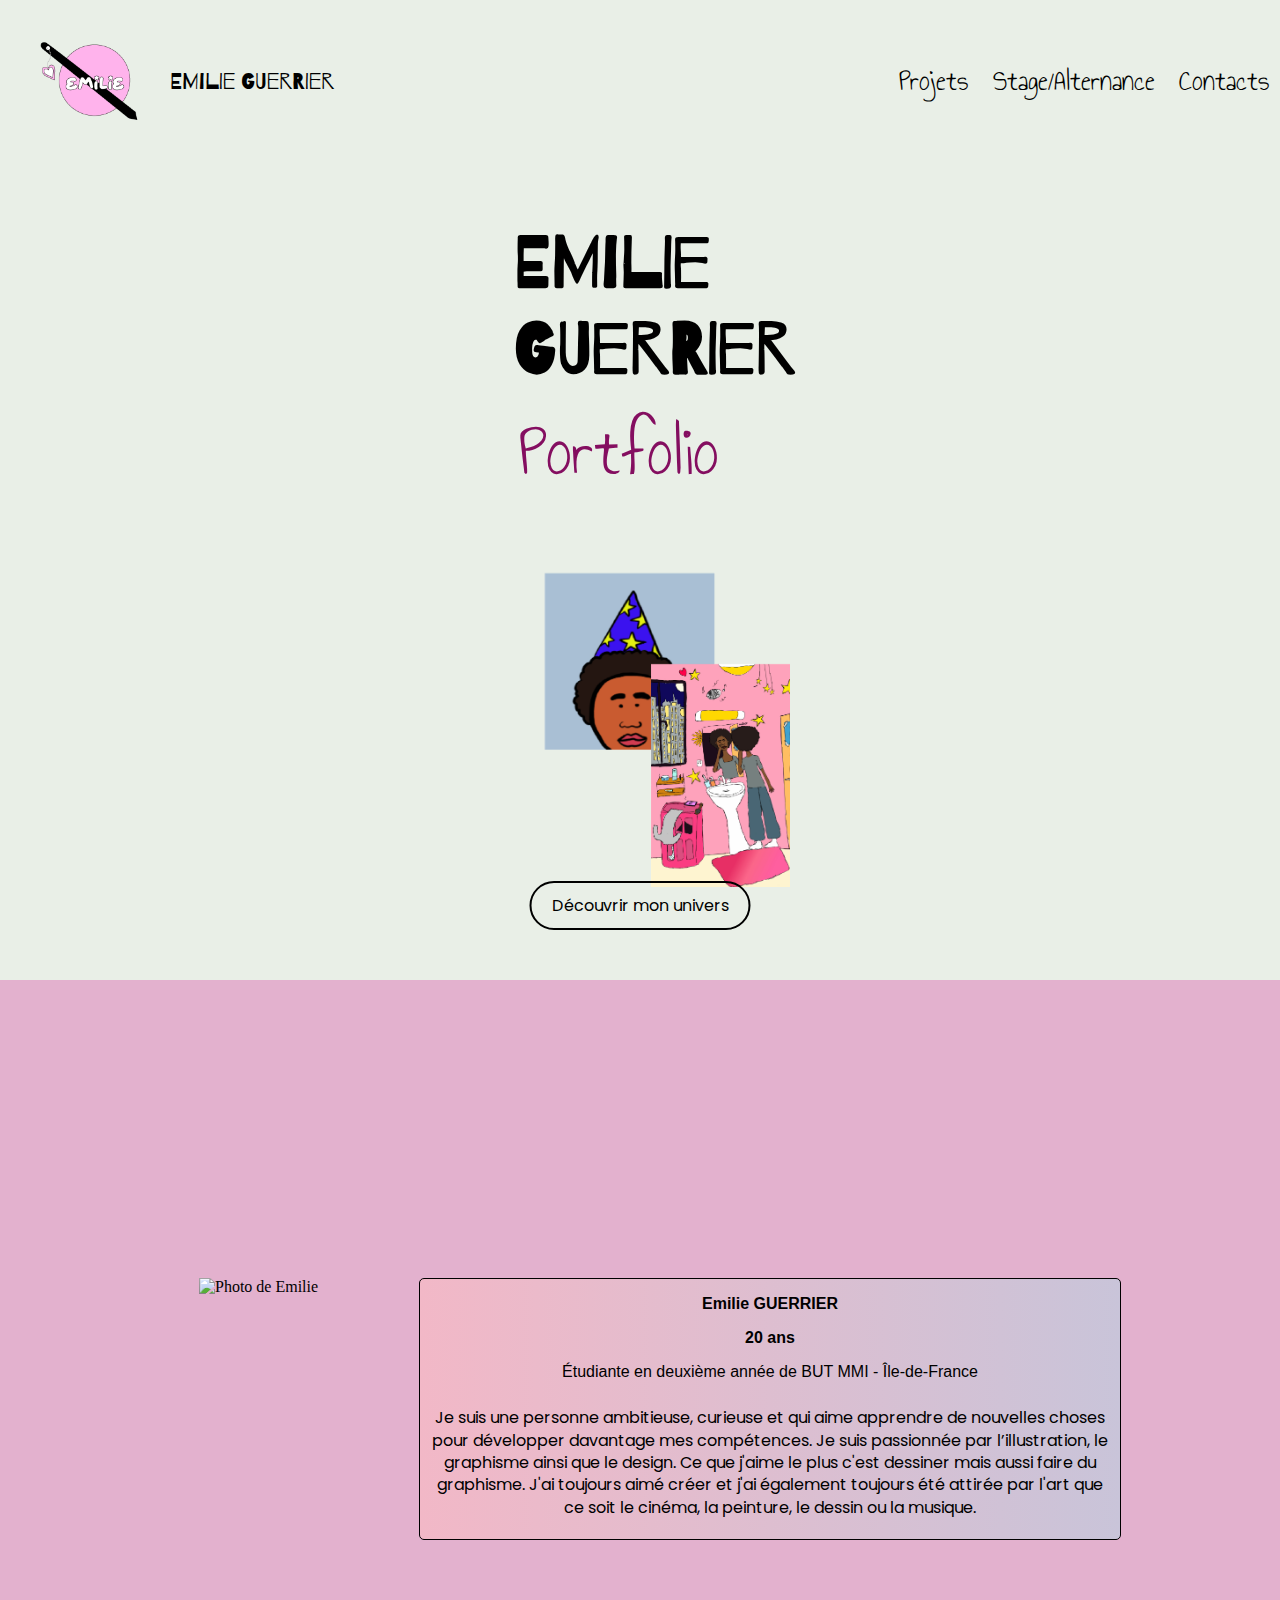
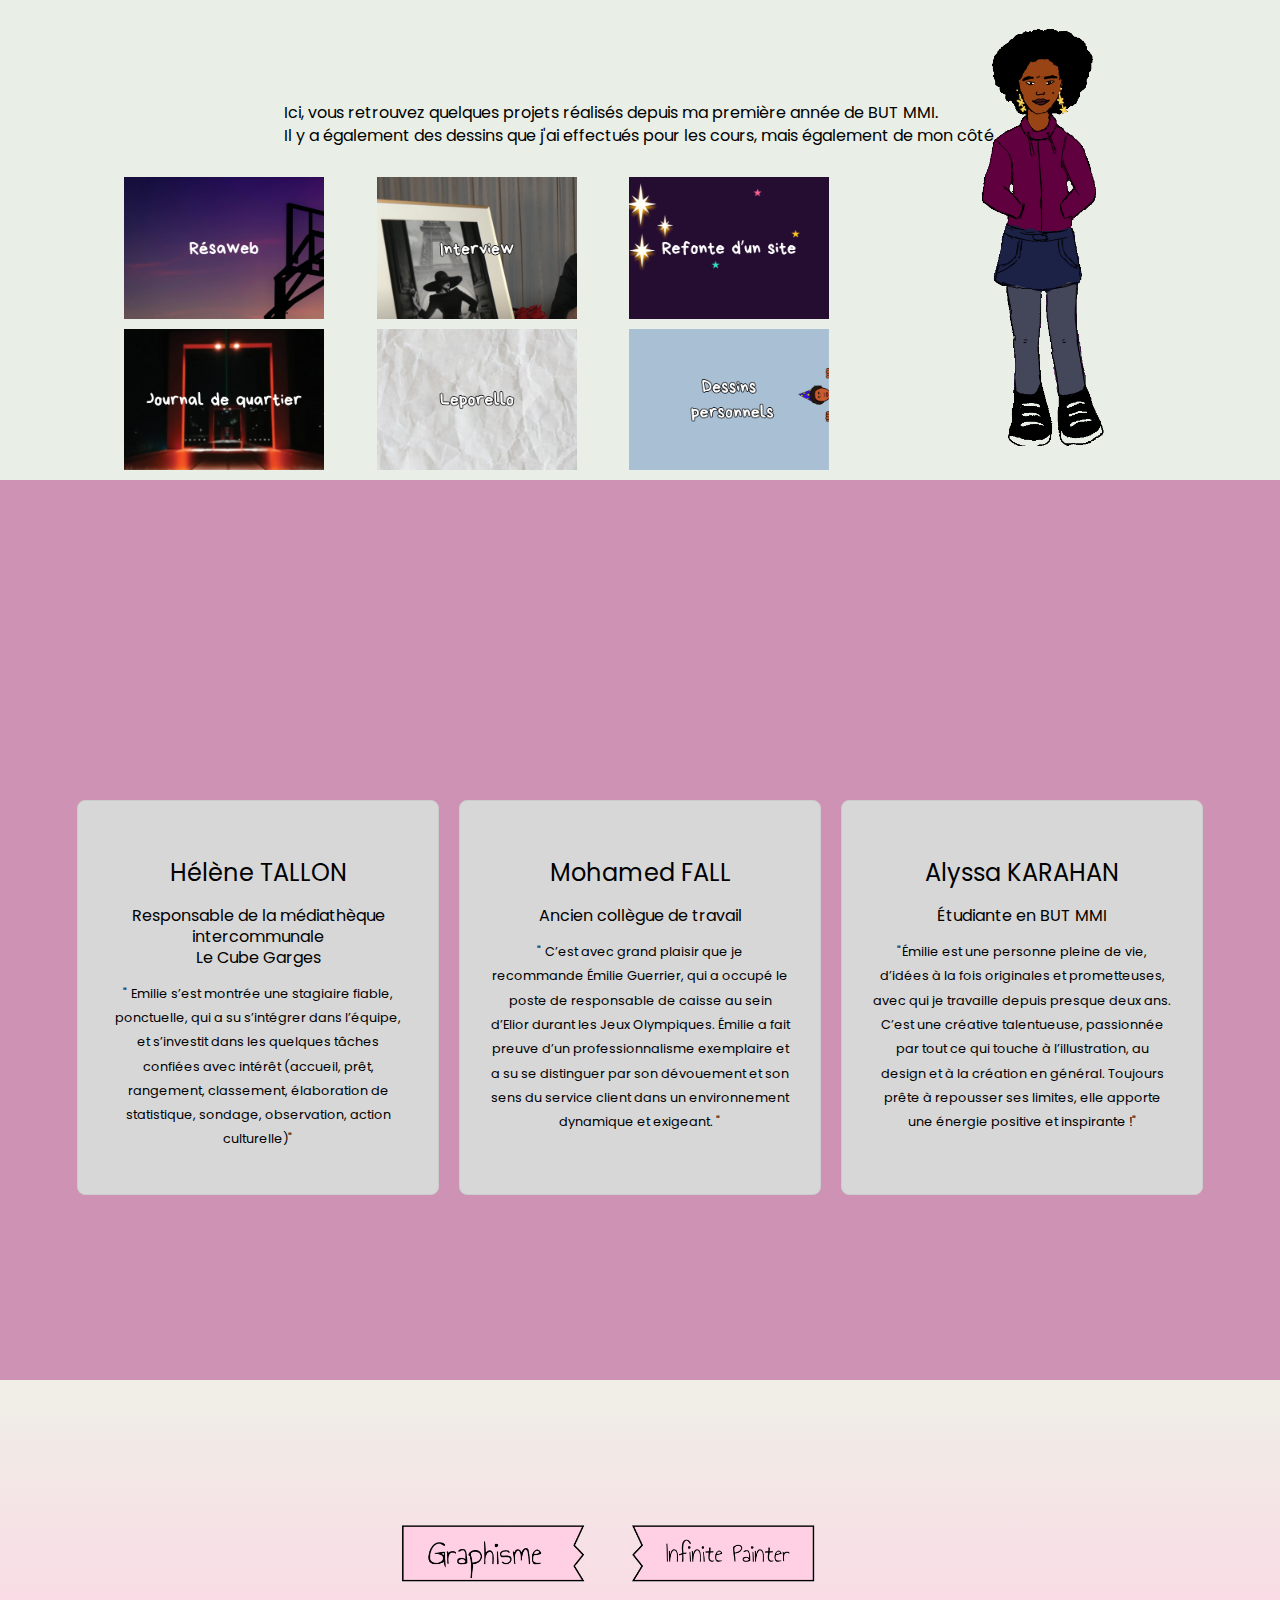
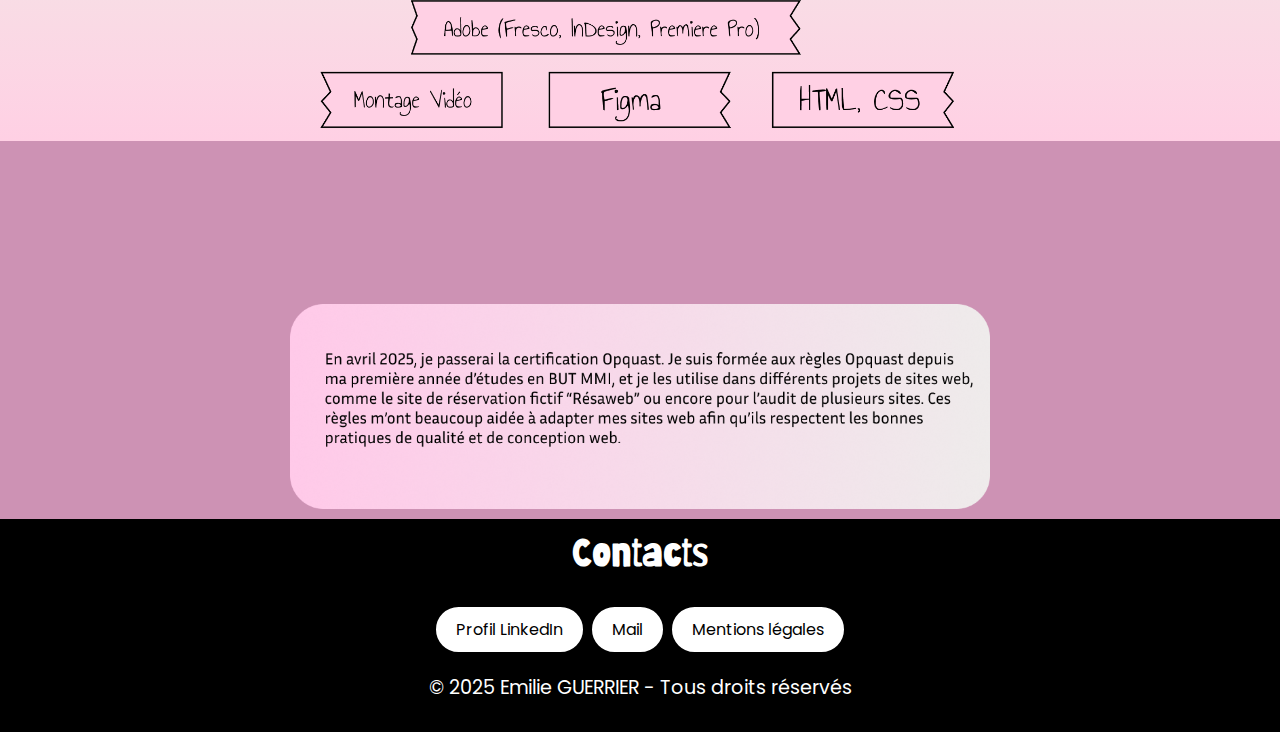
==== commit 59a97295: "correction phrases" ====
--- a/index.html
+++ b/index.html
@@ -29,7 +29,7 @@
             <div class="nav-right">
                
                 <ul class="principal">
-                    <li><a href="#projets">Mes projets</a></li>
+                    <li><a href="#projets">Projets</a></li>
                     <li><a href="stage_alternance.html">Stage/Alternance</a></li>
                     <li><a href="#contacts">Contacts</a></li>
                 </ul>
@@ -62,7 +62,7 @@
                    
                  Je suis une personne ambitieuse, curieuse et qui aime apprendre de nouvelles choses 
                     pour développer davantage mes compétences. Je suis passionnée par l’illustration,
-                    le graphisme ainsi que le design. Ce que j'aime le plus c'est dessiner mais aussi faire du graphisme. J'ai toujours aimé créer et j'ai également toujours été attirée par l'art que ce soit le cinéma, la peinture, le dessin ou même la musique. 
+                    le graphisme ainsi que le design. Ce que j'aime le plus c'est dessiner mais aussi faire du graphisme. J'ai toujours aimé créer et j'ai également toujours été attirée par l'art que ce soit le cinéma, la peinture, le dessin ou la musique. 
                 </p>
             </div>
         </div>
@@ -231,7 +231,7 @@
             pdfButtonLink.href = "img/JDQ web fin.pdf";
             break;
         case 'Leporello':
-            pdfButtonLink.href = "https://www.lien-de-ton-projet-leporello.com";
+            pdfButtonLink.href = "img/leporello2.pdf";
             break;
         case 'Dessins personnels':
             pdfButtonLink.href = 'img/dessins.pdf';
--- a/portfolio.css
+++ b/portfolio.css
@@ -493,7 +493,9 @@
     align-items: left;
     justify-content: left;
     margin: auto;
-    max-width: 700px;
+    margin-bottom: 20px;
+    padding-left: 0;
+    max-width: 100%; 
     line-height: 1.4;
 }
 
@@ -564,25 +566,49 @@
     margin: 10px;
 }
 
-
-.projects .images-container {
+.projects-container {
+    display: flex; /* Disposition en ligne */
+    justify-content: center; /* Centrer les boîtes horizontalement */
+    align-items: flex-start; /* Aligne les éléments en haut */
+    gap: 15px; /* Réduit l'espacement entre les boîtes et le GIF */
+    margin: 0 20px; /* Ajouter de l'espace à gauche et à droite des conteneurs */
+}
+
+.images-container {
+    flex: 3; /* Les boîtes occupent plus d'espace */
     display: grid;
-    grid-template-columns: repeat(3, 1fr);
-    gap: 30px;
-    padding: 20px;
-   
-}
-
+    grid-template-columns: repeat(3, 1fr); /* Trois colonnes */
+    gap: 10px; /* Réduit l'espacement entre les images */
+    padding-right: 10px; /* Réduit l'espace à droite des boîtes */
+    max-width: 1200px; /* Fixe une largeur maximale pour éviter l'élargissement excessif */
+}
+
+.gif-container {
+    flex: 1; /* Le GIF occupe moins d'espace */
+    display: flex;
+    justify-content: center;
+    align-items: center;
+    padding-left: 10px; /* Réduit l'espace entre les boîtes et le GIF */
+    margin-top: -150px; /* Remonte légèrement le GIF */
+}
+
+.project-gif {
+    max-width: 80%; /* Adapte la largeur du GIF au conteneur */
+    height: auto; /* Conserve les proportions */
+    border-radius: 10px; /* Ajoute des bords arrondis pour un design cohérent */
+}
 
 .project-image {
     width: 100%;
     transition: transform 0.4s ease-in-out;
     cursor: pointer;
-  }
-  
-  .project-image:hover {
+}
+
+.project-image:hover {
     transform: scale(1.05) rotate(3deg);
-  }
+}
+
+
 
 
 /* Ajustement pour les petits écrans : 2 images par ligne */
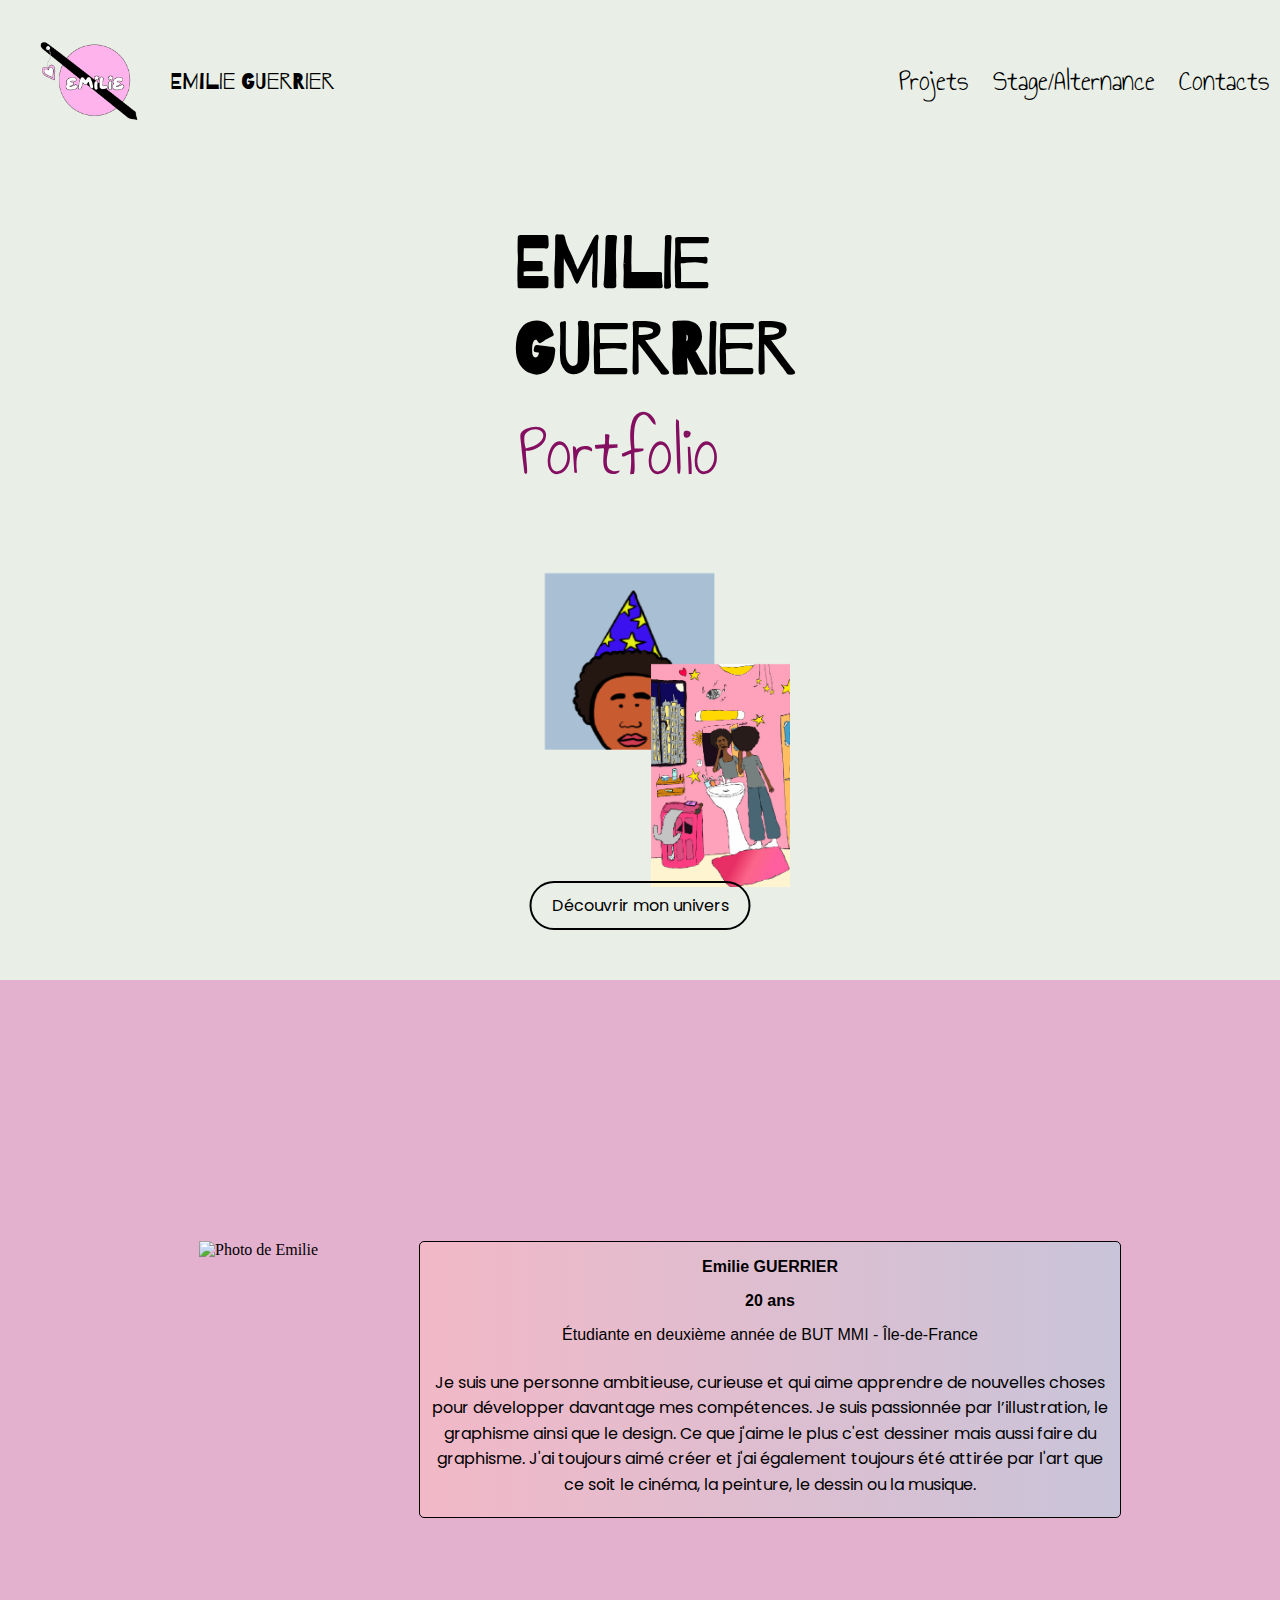
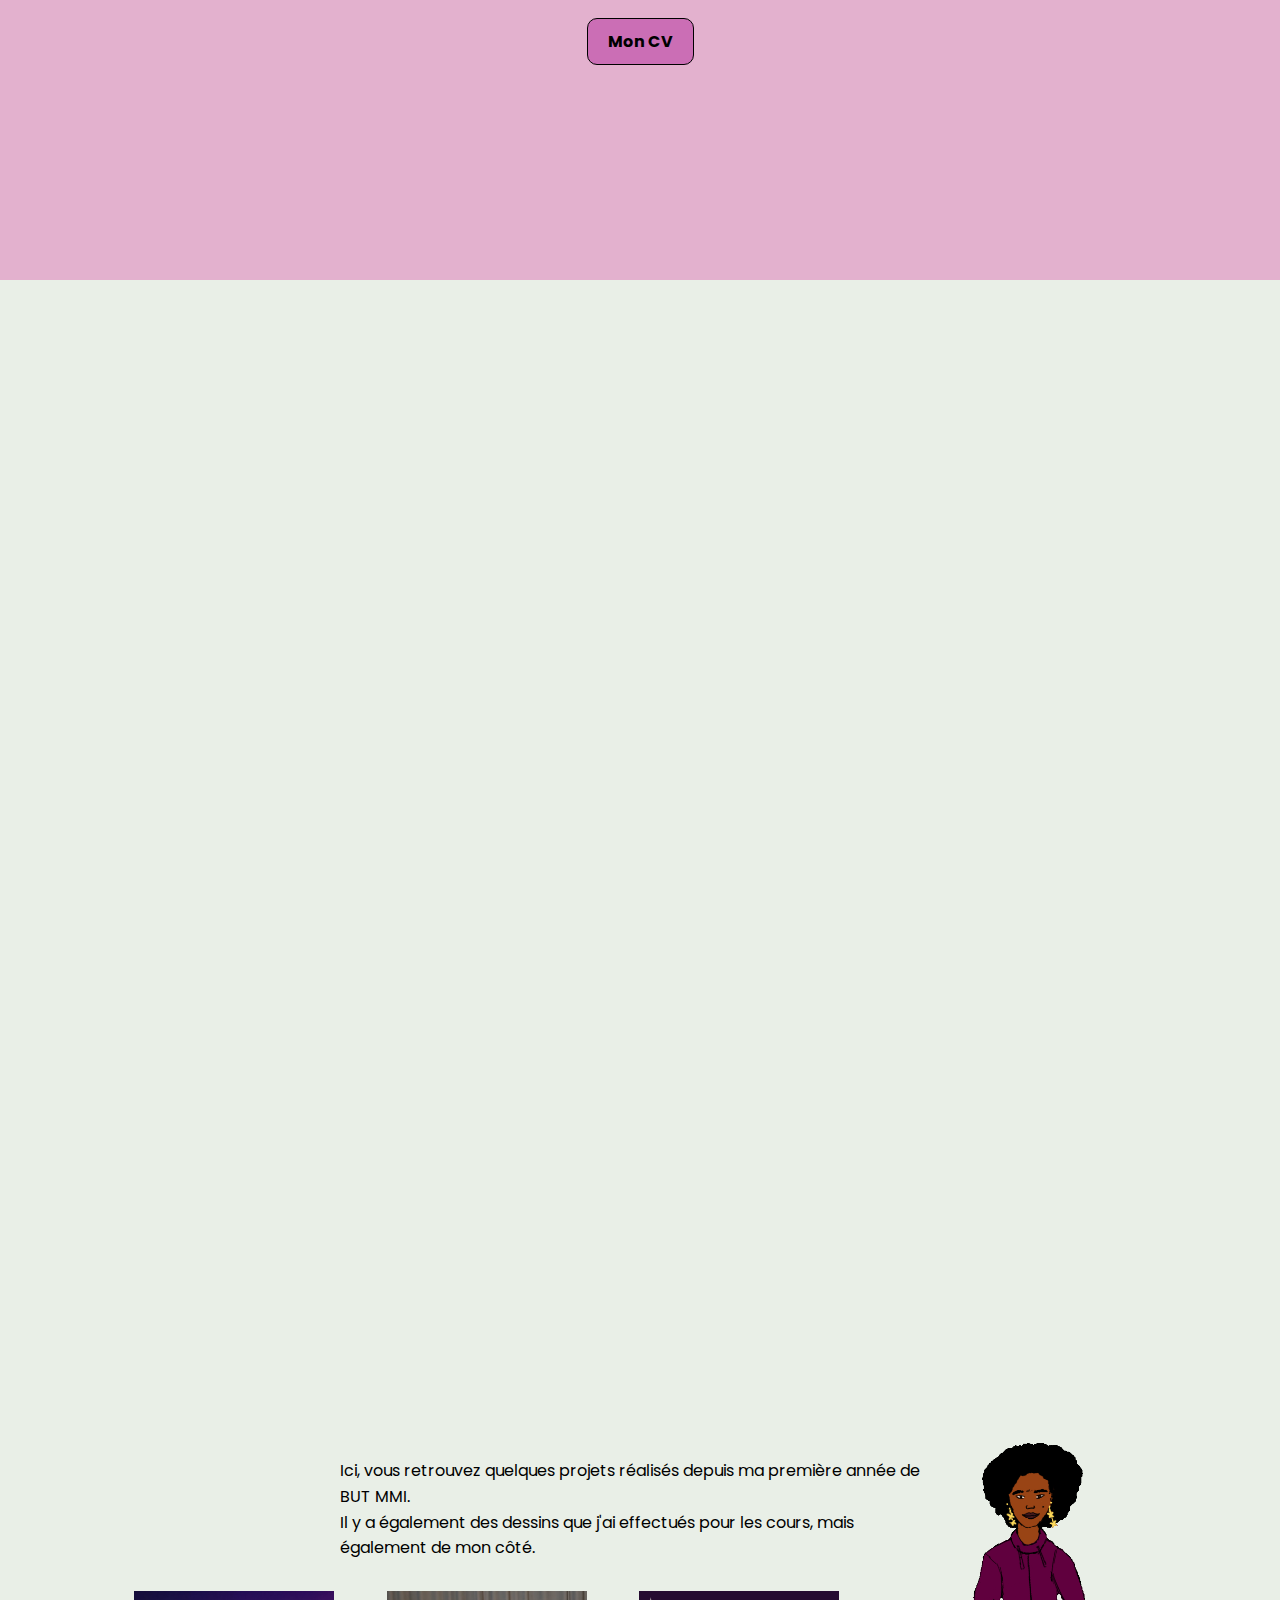
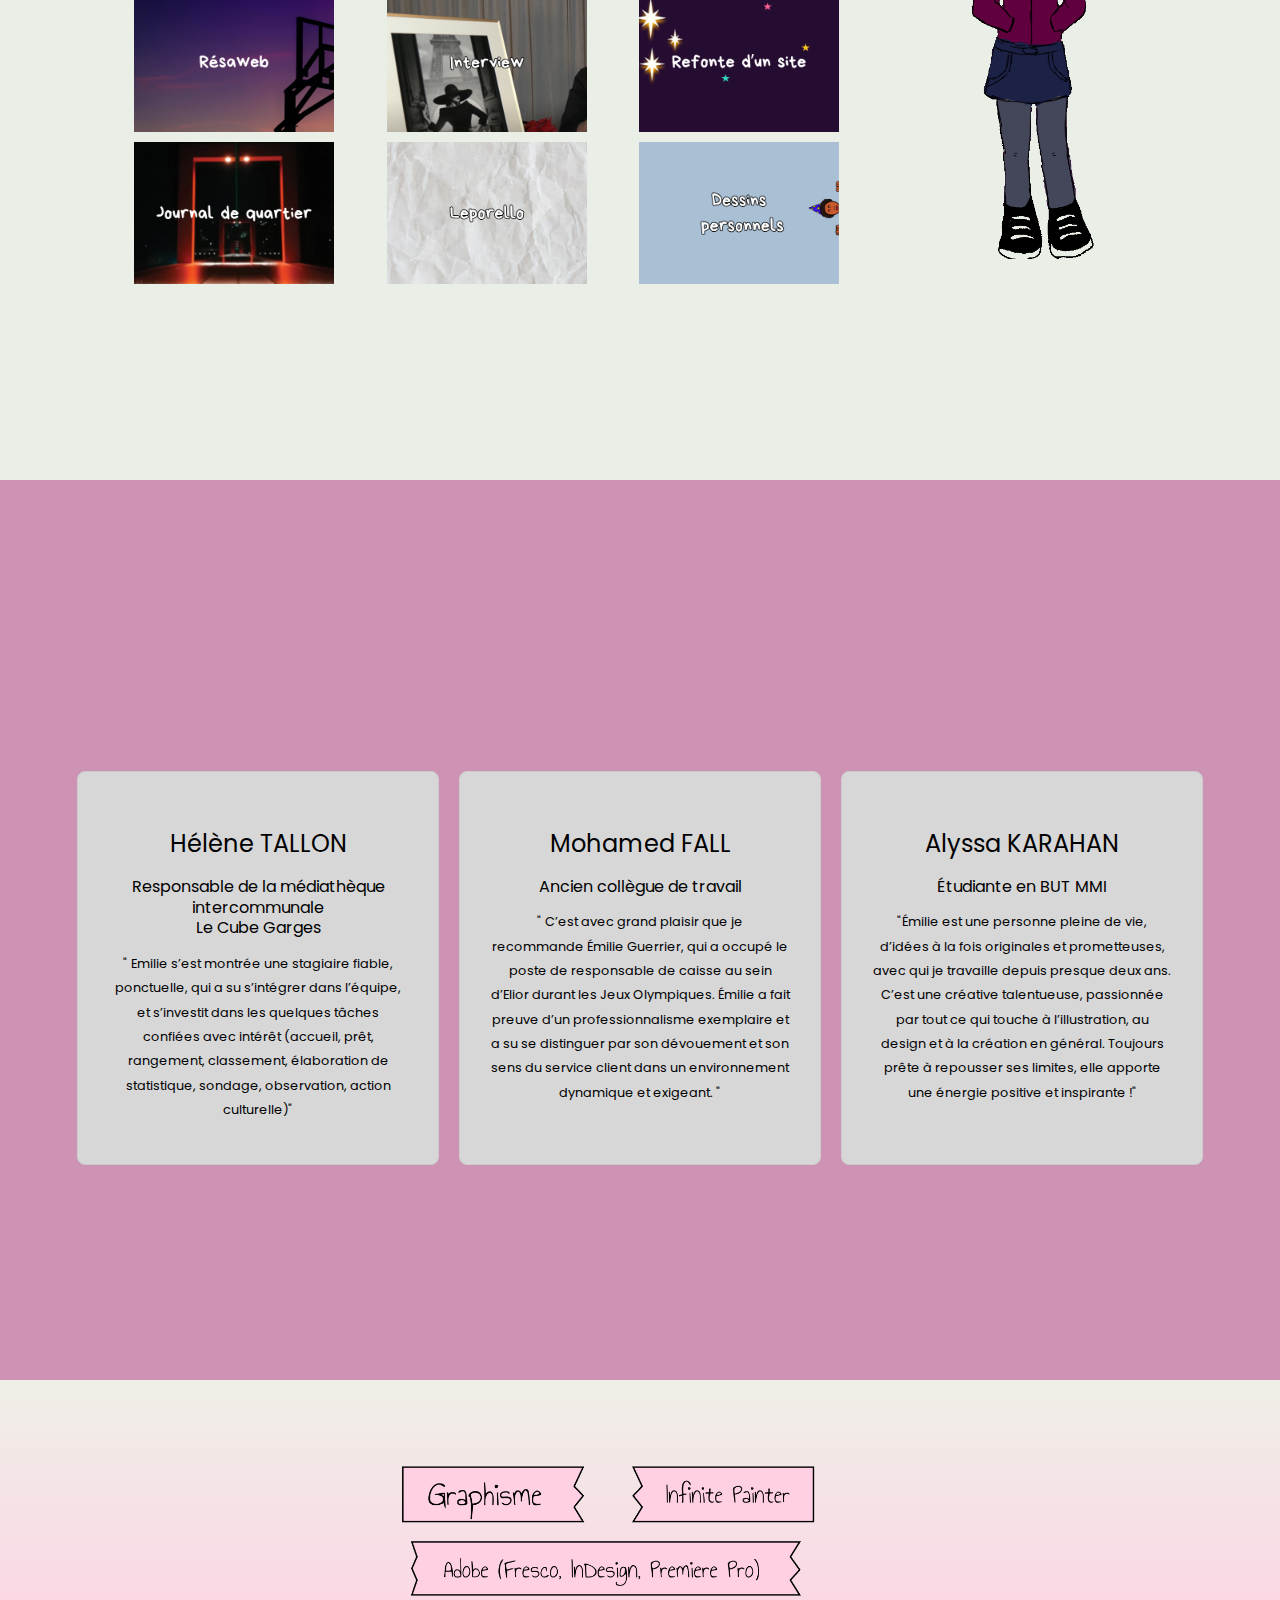
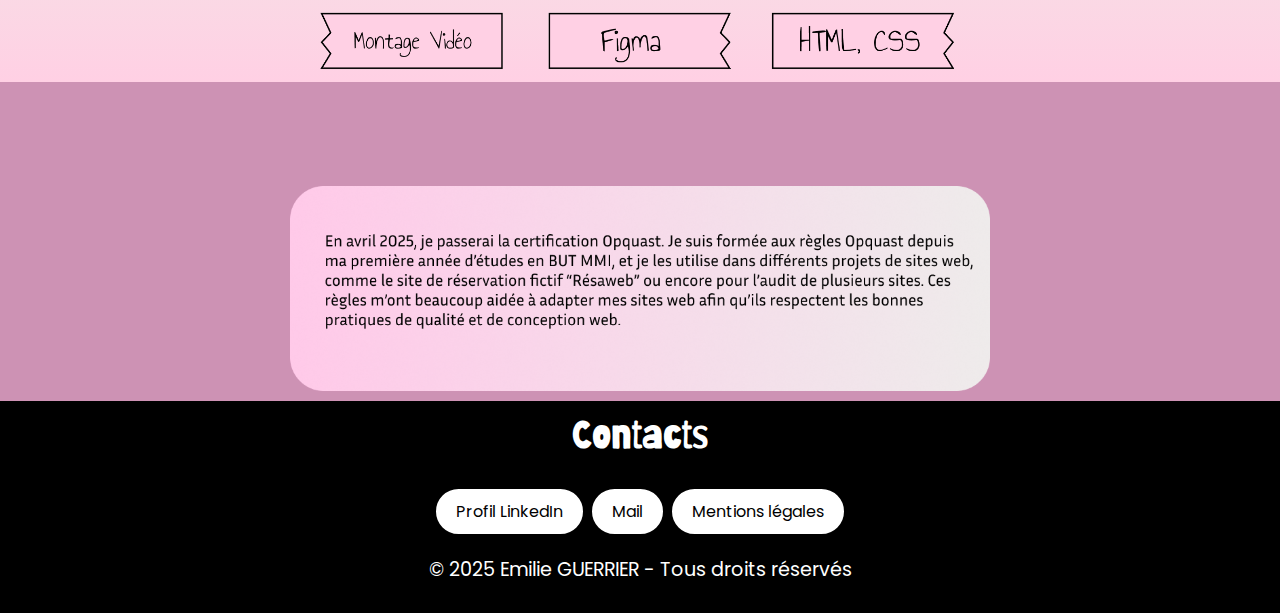
==== commit 2930db7d: "ajout de commentaires" ====
--- a/index.html
+++ b/index.html
@@ -3,7 +3,6 @@
 <head>
     <meta charset="UTF-8">
     <link rel="stylesheet" href="portfolio.css">
-    <link rel="stylesheet" href="portfolio.js">
     <link rel="preconnect" href="https://fonts.googleapis.com">
 <link rel="preconnect" href="https://fonts.gstatic.com" crossorigin>
 <link href="https://fonts.googleapis.com/css2?family=Annie+Use+Your+Telescope&family=Barriecito&family=Poppins:ital,wght@0,100;0,200;0,300;0,400;0,500;0,600;0,700;0,800;0,900;1,100;1,200;1,300;1,400;1,500;1,600;1,700;1,800;1,900&display=swap" rel="stylesheet">
@@ -18,16 +17,19 @@
 <body>
     <header>
         <nav>
+            <!-- Logo avec un lien vers la page d'accueil -->
             <div class="nav-left">
+                
                 <div class="nav-left">
                     <a href="index.html">
                         <img src="img/Logo.png" class="headpic" alt="Logo">
                     </a>
                 </div>
+                 <!-- Texte affichant le nom -->
                 <p class="logotype">EMILIE GUERRIER</p>
             </div>
             <div class="nav-right">
-               
+                  <!-- Menu de navigation principal -->
                 <ul class="principal">
                     <li><a href="#projets">Projets</a></li>
                     <li><a href="stage_alternance.html">Stage/Alternance</a></li>
@@ -37,27 +39,33 @@
         </nav>
     </header>
 
-   
+     <!-- Section d'accueil --> 
         <section class="accueil">
             <div class="text-content">
+                 <!-- Titre principal -->
                 <h1>EMILIE <br>GUERRIER</h1>
+                <!-- Sous-titre -->
                 <p class="port">Portfolio</p>
             </div>
+              <!-- Image d'accueil -->
             <img src="img/acphoto.png" alt="Photo" class="ac">
+              <!-- Bouton avec défilement vers une section -->
             <button class="scroll-button" onclick="scrollToSection('biographie')">Découvrir mon univers</button>
         </section>
    
 
-
+  <!-- Section biographie -->
     <section class="biographie" id="biographie">
         <p class="title">Qui suis-je ?</p>
         <div class="content">
             <img src="img/emi.jpg" class="photo" alt="Photo de Emilie">
             <div class="gradient">
+                 <!-- Les informations me concernant -->
                 <p class="description">Emilie GUERRIER</p>
                 <p class="description">20 ans</p>
                 <p class="mooi">Étudiante en deuxième année de BUT MMI - 
                     Île-de-France</p>
+                     <!-- Texte de présentation -->
                 <p class="moi">
                    
                  Je suis une personne ambitieuse, curieuse et qui aime apprendre de nouvelles choses 
@@ -71,13 +79,16 @@
             <div class="box">Curieuse</div>
             <div class="box">Persévérante</div>
         </div>
+         <!-- Lien vers le CV -->
         <a href="img/CV français.jpg" class="cv">Mon CV</a>
     </section>
 
+     <!-- Section dessins -->
     <section class="drawing">
 
     </section>
 
+    <!-- Section projets -->
     <section class="projects" id="projets">
         <p class="title">Mes projets</p>
         <p class="moi">Ici, vous retrouvez quelques projets réalisés depuis ma première année de BUT MMI. <br>Il y a également des dessins que j'ai effectués pour les cours, mais également de mon côté.</p>
@@ -105,7 +116,7 @@
         </div>
     </section>
     
-
+ <!-- Section avis -->
 
     <section class="avis">
         <p class="title">Quelques avis</p>
@@ -140,7 +151,6 @@
     </section>
 
     
-  
 
         <div class="competences1">
         <p class="title">Mes compétences</p>
@@ -154,7 +164,7 @@
         <img src="img/opquast.png" alt="" class="opq">
     </div>
 
-    
+       <!-- Footer -->
 <footer id="contacts">
     <h1 class="contactez">Contacts</h1>
    
@@ -196,7 +206,7 @@
         </div>
     </div>
 
-    
+      <!-- Script JS -->
     
     <script>
        function openPopup(title, imageUrl, projet, date, contexte, description, logiciel, langage) {
--- a/portfolio.css
+++ b/portfolio.css
@@ -321,10 +321,13 @@
 /* Titre des avis */
 .title {
     font-family: "barriecito";
-    text-align: right;
     font-size: 3.7em;
     margin-bottom: 5px;
-}
+        text-align: left; /* Aligne le texte à gauche */
+        margin-left: 0; /* Supprime toute marge gauche */
+        margin-top: 0; /* Ajuste l'espace au-dessus si nécessaire */
+        padding-left: 0; /* Supprime tout padding éventuel */
+    }
 
 
 .port {
@@ -347,6 +350,7 @@
   .title.visible {
     opacity: 1;
     transform: translateY(0);
+    
   }
 
 .foot {
@@ -485,19 +489,21 @@
     font-style: normal;
 }
 
-
 .moi {
     font-family: 'Poppins', sans-serif;
     font-weight: 400;
     font-style: normal;
-    align-items: left;
-    justify-content: left;
-    margin: auto;
-    margin-bottom: 20px;
-    padding-left: 0;
-    max-width: 100%; 
-    line-height: 1.4;
-}
+    text-align: left; /* Aligne le texte à gauche */
+    margin-left: 0; /* Supprime toute marge à gauche */
+    margin-right: 0; /* Supprime toute marge à droite */
+    margin-bottom: 20px; /* Espace en bas pour séparer du contenu suivant */
+    line-height: 1.6; /* Améliore la lisibilité */
+    max-width: 600px; /* Largeur maximale pour éviter des lignes trop longues */
+    padding-left: 0; /* Supprime tout éventuel padding */
+}
+
+
+
 
 .moi2 {
     font-family: 'Poppins', sans-serif;
@@ -568,30 +574,29 @@
 
 .projects-container {
     display: flex; /* Disposition en ligne */
-    justify-content: center; /* Centrer les boîtes horizontalement */
+    justify-content: flex-start; /* Aligne les boîtes à gauche */
     align-items: flex-start; /* Aligne les éléments en haut */
-    gap: 15px; /* Réduit l'espacement entre les boîtes et le GIF */
-    margin: 0 20px; /* Ajouter de l'espace à gauche et à droite des conteneurs */
-}
+    gap: 15px; /* Espace entre les boîtes et le GIF */
+    margin-left: 0; /* Supprime toute marge gauche */
+    padding-left: 0; /* Supprime tout padding gauche éventuel */
+}
+
 
 .images-container {
     flex: 3; /* Les boîtes occupent plus d'espace */
     display: grid;
     grid-template-columns: repeat(3, 1fr); /* Trois colonnes */
     gap: 10px; /* Réduit l'espacement entre les images */
-    padding-right: 10px; /* Réduit l'espace à droite des boîtes */
     max-width: 1200px; /* Fixe une largeur maximale pour éviter l'élargissement excessif */
 }
 
 .gif-container {
     flex: 1; /* Le GIF occupe moins d'espace */
     display: flex;
-    justify-content: center;
+    justify-content: center; /* Maintient le GIF centré horizontalement */
     align-items: center;
-    padding-left: 10px; /* Réduit l'espace entre les boîtes et le GIF */
-    margin-top: -150px; /* Remonte légèrement le GIF */
-}
-
+    margin-top: -150px; /* Décale le GIF vers le haut */
+}
 .project-gif {
     max-width: 80%; /* Adapte la largeur du GIF au conteneur */
     height: auto; /* Conserve les proportions */
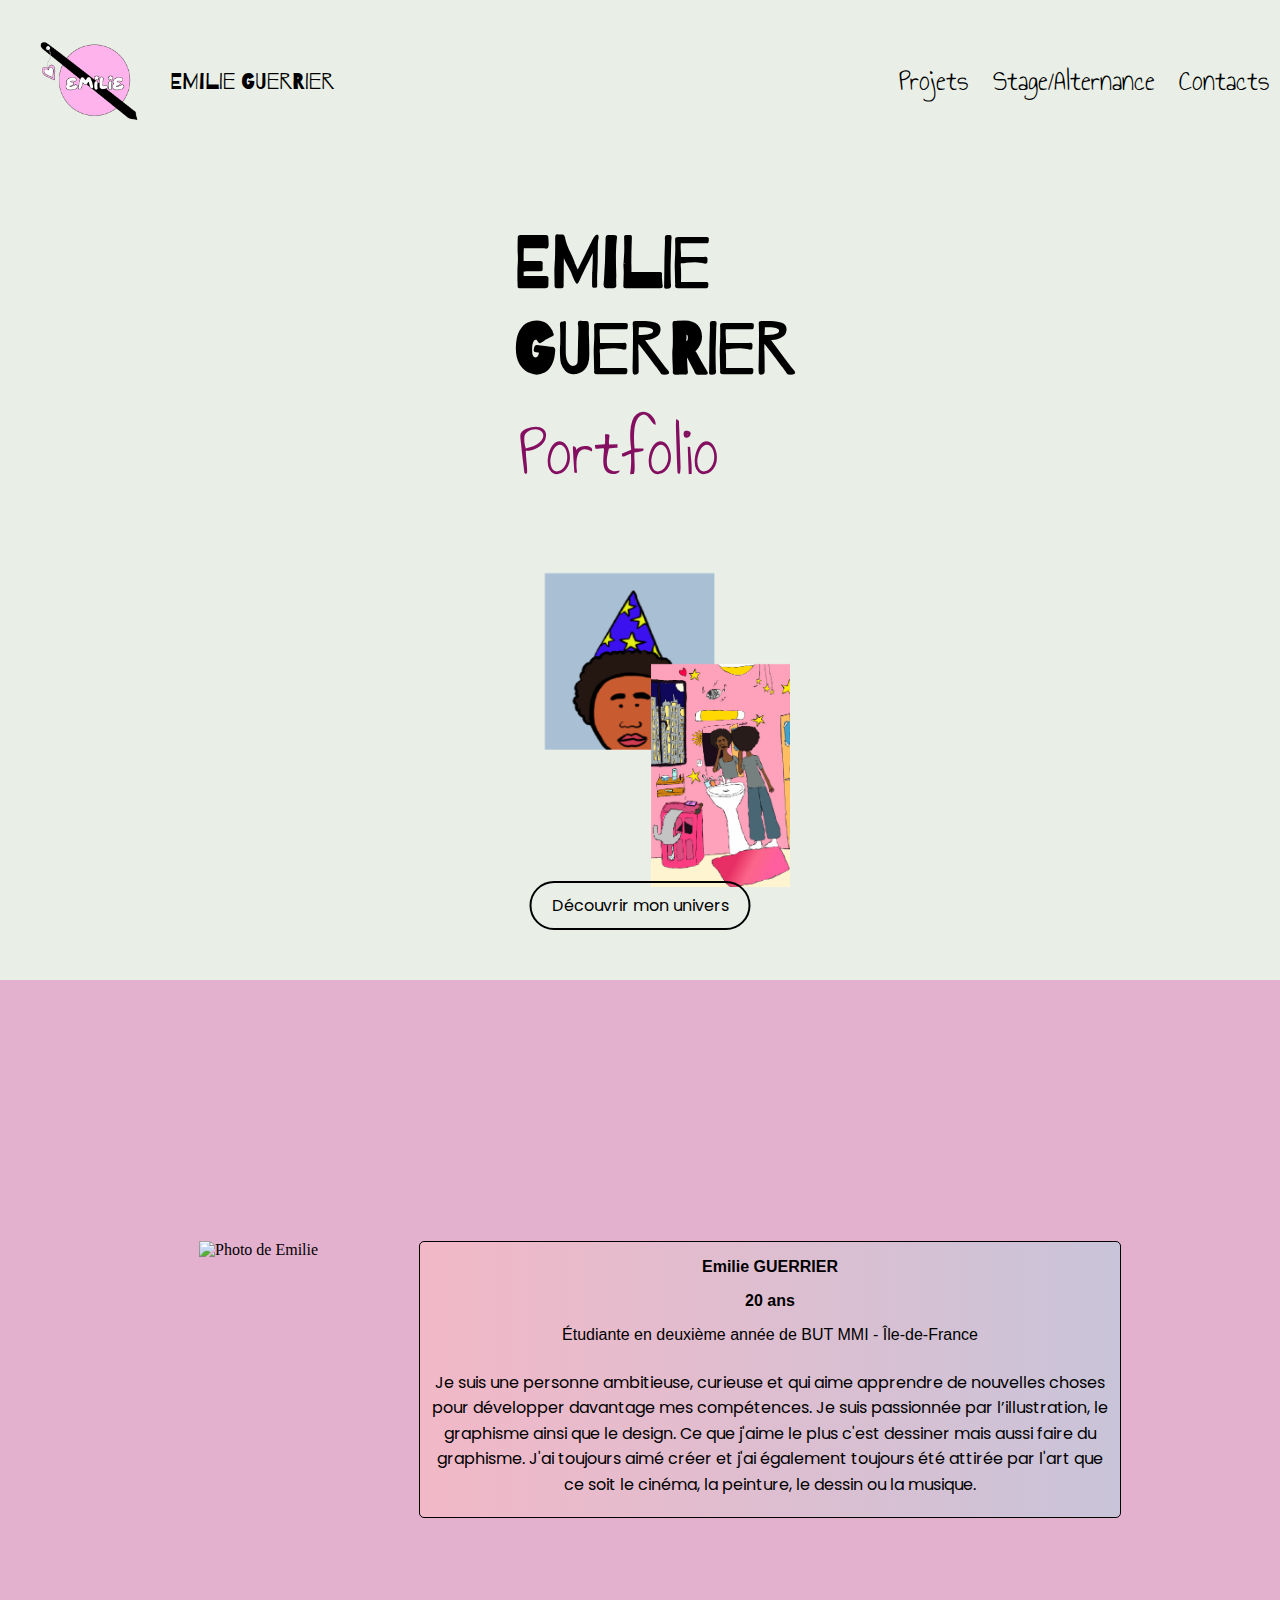
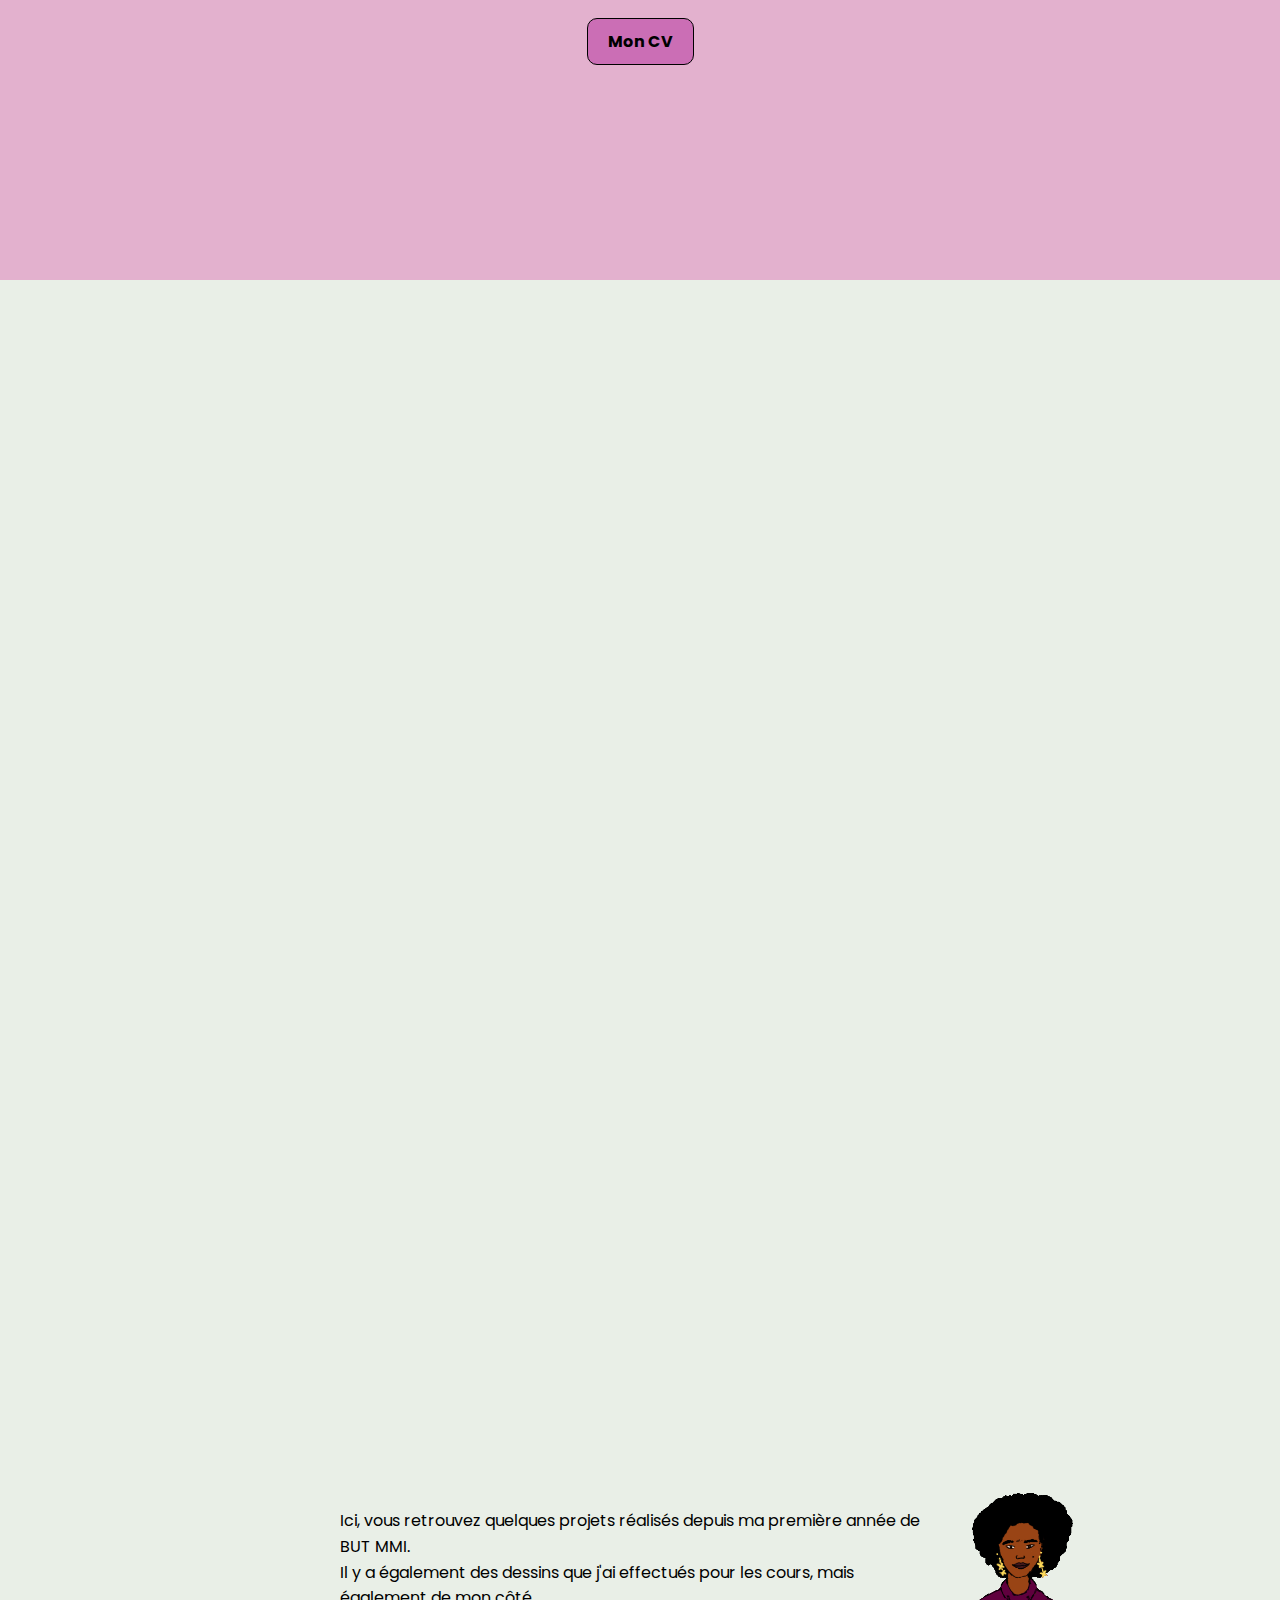
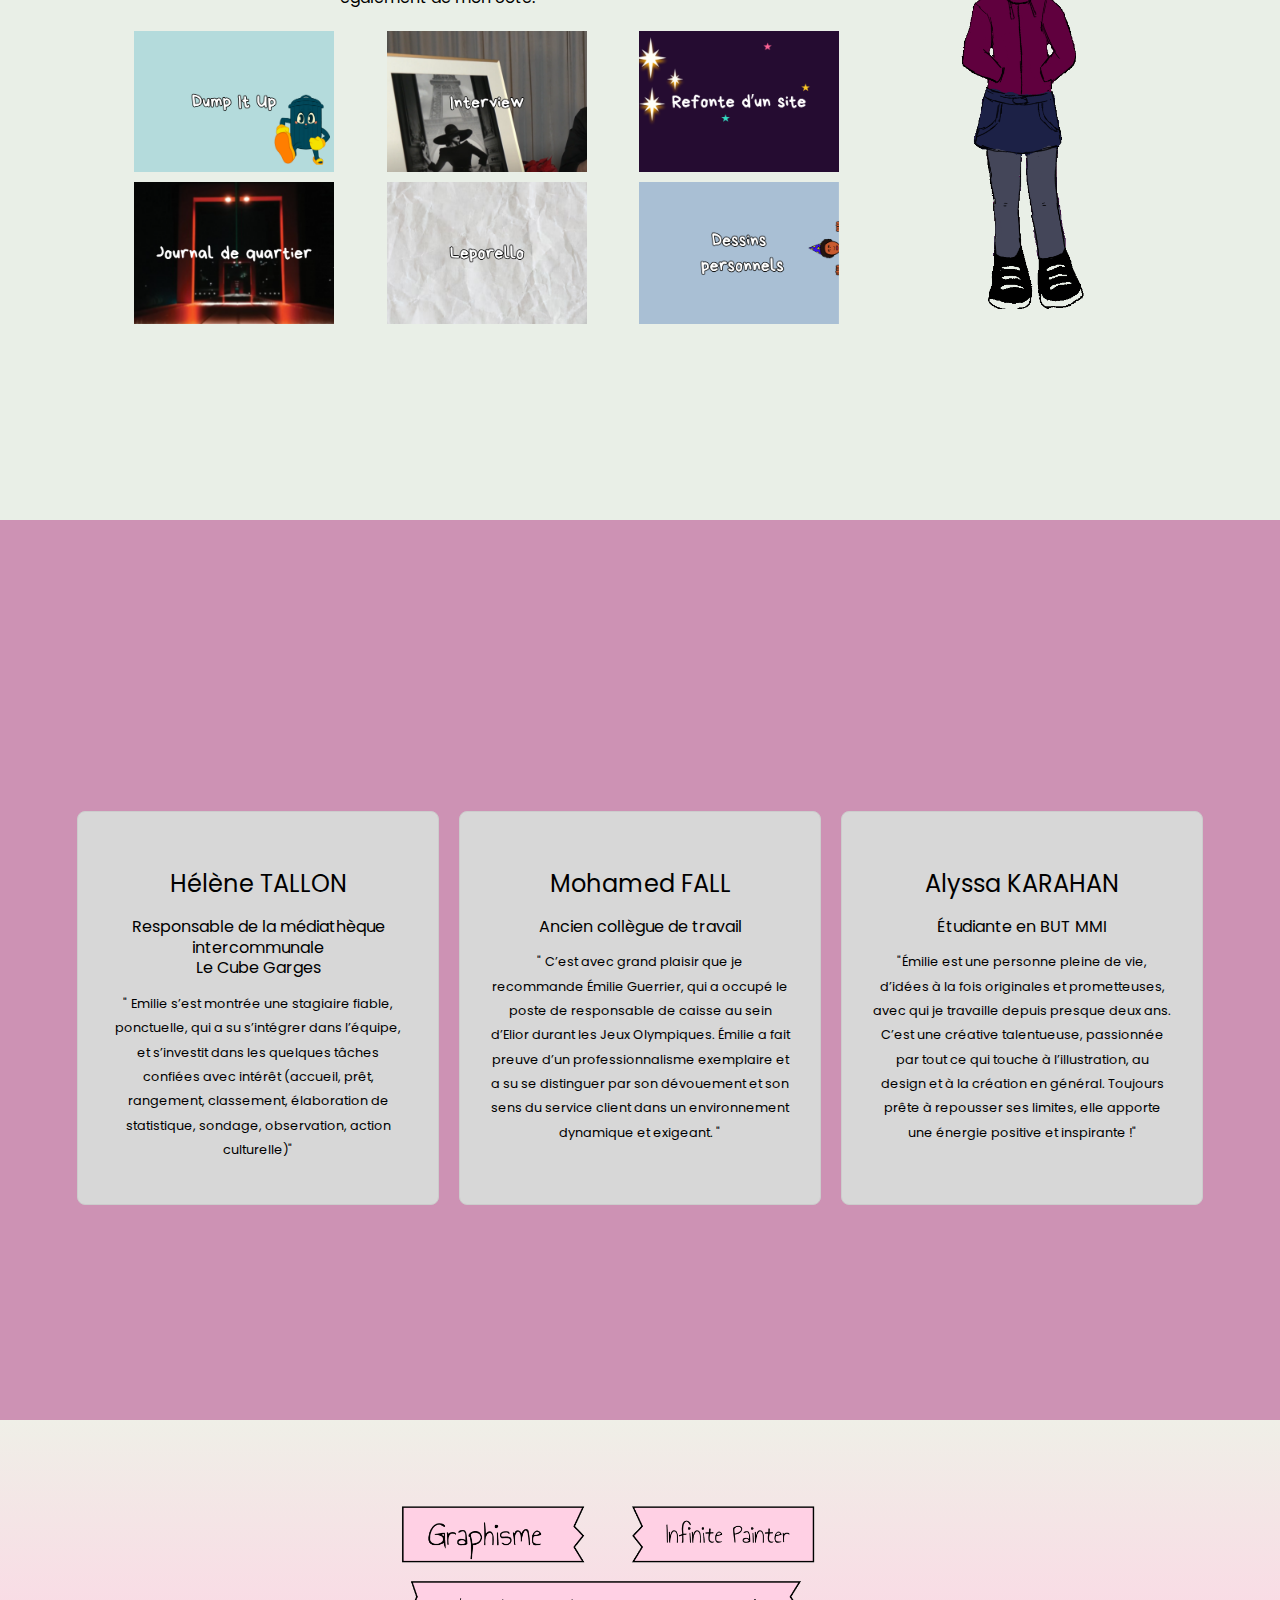
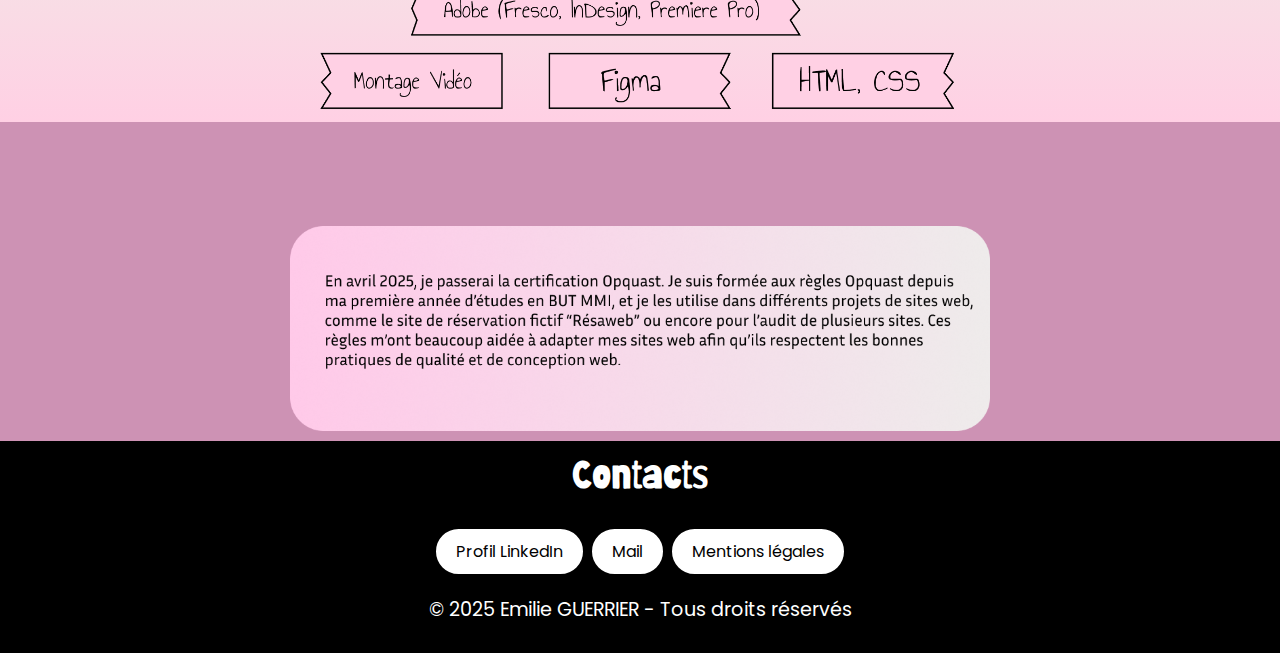
==== commit 7c4b7249: "ajout projet" ====
--- a/index.html
+++ b/index.html
@@ -96,11 +96,11 @@
         <div class="projects-container">
             <!-- Conteneur des images de projets -->
             <div class="images-container">
-                <img src="img/resa.png" alt="Projet 1" class="project-image" onclick="openPopup('Résaweb', 'Février - Juin 2023', 'Projet réalisé seule', 'Contexte : universitaire', 'Ce projet consistait à réaliser et coder dans son intégralité, un site fictif de réservation. J’ai donc créé un site permettant de réserver des salles afin que des sportifs viennent s’entraîner dans de bonnes conditions. Il fallait donc créer un formulaire fonctionnel et afficher les services avec leurs divers détails.', 'Langages utilisés : Pour effectuer ce site web, j’ai dû utiliser divers langages de programmation comme le PHP pour stocker les données du formulaire de réservation, le HTML, CSS mais aussi du JavaScript.')">
+                <img src="img/dumpie.png" alt="Projet 1" class="project-image" onclick="openPopup('Dump It Up', 'Février - Juin 2024', 'Projet réalisé en groupe ', 'Contexte : universitaire', 'Ce projet avait pour objectif de concevoir la charte graphique d’une association que nous avons fondée dans le cadre d’un projet citoyen. Cette association vise à sensibiliser et responsabiliser les individus à la protection de la nature sur les littoraux français. Nous avons nommé ce projet Dump It Up et créé une mascotte emblématique pour porter la cause et mobiliser le plus grand nombre.', 'Logiciel utilisé : Figma')">
                 
                 <img src="img/interview.png" alt="Projet 2" class="project-image" onclick="openPopup('Interview','Novembre 2023 - Janvier 2024','Projet réalisé seule','Contexte : universitaire', 'Il nous était demandé d’interviewer un professionnel de la photo, que ce soit un régisseur de studio, un photographe ou autre. Avec mon groupe, nous avons eu la chance d’interroger Ludovic BARON, un photographe. Nous avons réalisé l’interview à la Samaritaine. La vidéo a été réalisée avec des caméras, des micros et des spots de lumière. Pour finir, nous avons tous dû produire une version différente de l’interview à partir des rushs. J’ai donc effectué le montage vidéo sur Adobe Premiere Pro.','Logiciel utilisé :  Adobe Premiere Pro')">
                 
-                <img src="img/refonte.png" alt="Projet 3" class="project-image" onclick="openPopup('Refonte d\'un Site', 'Mai - Juin 2024', 'Projet réalisé groupe','Contexte : universitaire','Pour ce projet, il nous était demandé de refaire l’intégralité de l’interface d’un site existant et de lui donner un tout autre aspect en changeant complètement son identité visuelle de base. Nous avons choisi de travailler sur le site d’Air France, qui, à première vue, est assez épuré, avec peu d’éléments, peu de contenu, et un manque de couleurs vives. Pour lui donner une nouvelle image, nous sommes donc partis sur un thème festif, proche du carnaval, intégrant des couleurs, des plumes, et des éléments associés.', 'Logiciel utilisé : Figma')">
+                <img src="img/refonte.png" alt="Projet 3" class="project-image" onclick="openPopup('Refonte d\'un Site', 'Mai - Juin 2024', 'Projet réalisé en groupe','Contexte : universitaire','Pour ce projet, il nous était demandé de refaire l’intégralité de l’interface d’un site existant et de lui donner un tout autre aspect en changeant complètement son identité visuelle de base. Nous avons choisi de travailler sur le site d’Air France, qui, à première vue, est assez épuré, avec peu d’éléments, peu de contenu, et un manque de couleurs vives. Pour lui donner une nouvelle image, nous sommes donc partis sur un thème festif, proche du carnaval, intégrant des couleurs, des plumes, et des éléments associés.', 'Logiciel utilisé : Figma')">
                 
                 <img src="img/journal.png" alt="Projet 4" class="project-image" onclick="openPopup('Journal de quartier','Novembre - Décembre 2023', 'Projet réalisé seule', 'Contexte : universitaire', 'Ce projet avait pour objectif de créer un journal de quartier sur la ville dans laquelle nous vivons. J’ai choisi de réaliser un journal sur la ville de Cergy. Pour ce faire, j’ai utilisé Adobe InDesign pour la mise en forme de mes textes et visuels, ainsi que Photoshop pour traiter mes images afin qu’elles conviennent au projet et qu’elles ne soient pas déformées.', 'Logiciel utilisé : Adobe Indesign, Adobe Photoshop')">
                 
@@ -209,7 +209,7 @@
       <!-- Script JS -->
     
     <script>
-       function openPopup(title, imageUrl, projet, date, contexte, description, logiciel, langage) {
+       function openPopup(title, projet, date, contexte, description, logiciel, langage) {
     // Fonction qui retourne la valeur si elle existe, sinon une chaîne vide
     function getDisplayValue(value) {
         return value ? value : "";  // Si la valeur est définie, on la retourne, sinon on retourne une chaîne vide
@@ -228,8 +228,8 @@
 
     // Switch pour gérer les liens spécifiques des projets
     switch (title) {
-        case 'Résaweb':
-            pdfButtonLink.href = "https://resaweb.guerrier.butmmi.o2switch.site/";
+        case 'Dump It Up':
+            pdfButtonLink.href = "https://www.figma.com/design/hHSe4PGvvpdTj7aKhC4p8C/Charte-graphique-Dump-It-Up?node-id=0-1&p=f";
             break;
         case 'Interview':
             pdfButtonLink.href = "https://youtu.be/Bpri6Zx5vzo";
--- a/portfolio.css
+++ b/portfolio.css
@@ -8,32 +8,25 @@
 
 
 .btn {
-    display: inline-block; /* Permet le style de bouton */
-    padding: 10px 20px; /* Espacement interne */
-    background-color: #ffffff; /* Couleur de fond (bleu par défaut) */
-    color: rgb(0, 0, 0); /* Texte en blanc */
-    text-decoration: none; /* Supprime le soulignement */
+    display: inline-block; 
+    padding: 10px 20px; 
+    background-color: #ffffff; 
+    color: rgb(0, 0, 0); 
+    text-decoration: none; 
     border-radius: 25px;
     cursor: pointer;
     border: 2px solid black;
     font-size: 16px;
     font-family: 'Poppins', sans-serif;
-    transition: background-color 0.3s; /* Animation pour le hover */
+    transition: background-color 0.3s;
 }
 
 .contactez {
     color: white;
     font-size: 2em;
-    text-align: center; /* Centre le texte horizontalement */
+    text-align: center; 
     margin: 0;
-    margin-bottom: 30px; /* Évite un marges supplémentaires par défaut autour du h1 */
-}
-
-.button-container {
-    display: flex;
-    justify-content: center; /* Centre les boutons horizontalement */
-    gap: 20px; /* Espace entre les boutons */
-    margin-bottom: 30px; /* Un peu d'espace sous les boutons */
+    margin-bottom: 30px; 
 }
 
 
@@ -44,23 +37,22 @@
     float: left;
     object-fit: cover; 
     border-radius: 50%;
- 
-        margin: 0;
+     margin: 0;
 }
 
 
 header nav {
     display: flex;
-    justify-content: space-between; /* Sépare les groupes gauche et droite */
-    align-items: center; /* Centre les éléments verticalement */
+    justify-content: space-between;
+    align-items: center; 
     padding: 0;
     margin: 0;
 }
 
 .nav-left {
     display: flex;
-    align-items: center; /* Centre verticalement l'image et le texte */
-    gap: 10px; /* Espace entre l'image et le texte */
+    align-items: center; 
+    gap: 10px; 
 }
 
 .principal li {
@@ -82,7 +74,7 @@
 }
 
 
-/* Section accueil */
+
 section {
     display: flex;
     flex-direction: column;
@@ -95,8 +87,6 @@
 
 
 h1 {
-
-
     font-family: "barriecito";
        font-size: 4.5em;
     color: #000000;
@@ -131,20 +121,20 @@
 .nav-right {
     display: flex;
     align-items: center;
-    justify-content: flex-end; /* Aligne les éléments à droite */
+    justify-content: flex-end; 
 }
 
 .logotype {
     font-family: "barriecito";
     font-size: 1.5em;
-    margin: 0; /* Supprime toute marge */
+    margin: 0; 
     color: #000;
 }
 
 .accueil {
-    display: flex; /* Utilise Flexbox pour aligner les éléments */
-    flex-wrap: wrap; /* Permet de passer à la ligne sur les petits écrans */
-    gap: 10px; /* Espace entre les éléments */
+    display: flex; 
+    flex-wrap: wrap; 
+    gap: 10px; 
     align-items: center;
     justify-content: flex-start;
     margin: 0;
@@ -172,17 +162,6 @@
 
 
 
-
-
-
-.title1 {
-    font-family: "barriecito";
-    font-size: 3.5em;
-    color: #000000;
-    text-align: center;
-}
-
-
 .text-content {
     text-align: left;
     justify-content: left;
@@ -190,24 +169,9 @@
 }
 
 
-
-
-.ligne-portfolio {
-    width: 40%;
-    border: none;
-    height: 2px;
-    background-color: black;
-    margin: 10px auto;
-}
-
-
-
-
-
-
 .cv {
     display: inline-block;
-    margin: 20px auto; /* Centrage horizontal */
+    margin: 20px auto;
     padding: 10px 20px;
     border: 1px solid black;
     border-radius: 10px;
@@ -220,7 +184,7 @@
     font-family: 'Poppins', sans-serif;
     position: relative;
     cursor: pointer;
-    bottom: 20px; /* Remonte légèrement par rapport au bas */
+    bottom: 20px; 
 }
 
 
@@ -228,30 +192,16 @@
     background-color: #c9f7ff;
     transition: 0.3s;
 }
-/* Biographie section */
+
 .biographie {
     background-color: #E3B1CE;
     display: flex;
     flex-direction: column;
     align-items: center;
-    gap: 10px; /* Espace entre les sections */
-}
-
-
-.qui {
-    font-family: "barriecito";
-    font-size: 1.8em;
-    color: black;
-    margin-bottom: 50px;
-    text-align: center;
-}
-
-
-.biographie img.black {
-    margin-right: 20px;
-    float: left;
-    height: auto;
-}
+    gap: 10px; 
+}
+
+
 .biographie .content {
     display: flex;
    
@@ -260,9 +210,6 @@
    
     gap: 20px; /* Espace entre l'image et le texte */
 }
-
-
-
 
 .biographie .moi {
     max-width: 900px;
@@ -278,10 +225,6 @@
     font-size: 1rem;
     
 }
-
-
-
-
 .photo {
     width: 200px;
     height: 200px;
@@ -290,43 +233,51 @@
     max-width: 900px;
     margin-left: 40px;
     height: auto;
-
-
-
-
-   
-}
-
-
-.drawing{
+  
+}
+
+.drawing {
     background-image: url("img/pro.jpg");
-    background-size: cover;
+    background-size: cover; 
     background-repeat: no-repeat;
-    background-attachment: fixed;
-}
-
-
-
-
-/* Avis */
+    background-attachment: fixed; 
+    height: 100vh;
+    display: flex; 
+    align-items: center; 
+    justify-content: center; 
+    text-align: center; 
+    padding: 20px; 
+}
+
+
+@media (max-width: 768px) {
+    .drawing {
+        background-size: contain; 
+        background-attachment: scroll;
+        height: auto; 
+        padding: 40px 20px;
+    }
+}
+
 .avis {
    background-color: #CD92B4;
     display: flex;
     flex-direction: column;
     align-items: center;
-    gap: 20px; /* Espace entre les sections */
-}
-
-
-/* Titre des avis */
+    gap: 20px; 
+}
+
 .title {
     font-family: "barriecito";
     font-size: 3.7em;
     margin-bottom: 5px;
-        text-align: left; /* Aligne le texte à gauche */
-        margin-left: 0; /* Supprime toute marge gauche */
-        margin-top: 0; /* Ajuste l'espace au-dessus si nécessaire */
-        padding-left: 0; /* Supprime tout padding éventuel */
+        text-align: left; 
+        margin-left: 0; 
+        margin-top: 0; 
+        padding-left: 0; 
+        opacity: 0;
+        transform: translateY(-20px);
+        transition: opacity 0.8s ease, transform 0.8s ease;
     }
 
 
@@ -341,12 +292,6 @@
 }
 
 
-.title {
-    opacity: 0;
-    transform: translateY(-20px);
-    transition: opacity 0.8s ease, transform 0.8s ease;
-  }
-  
   .title.visible {
     opacity: 1;
     transform: translateY(0);
@@ -356,12 +301,7 @@
 .foot {
     font-family: "Poppins";
 }
-.box {
-    opacity: 0;
-    transform: scale(0.9);
-    transition: opacity 0.5s ease-out, transform 0.5s ease-out;
-  }
-  
+
   .box.visible {
     opacity: 1;
     transform: scale(1);
@@ -371,13 +311,13 @@
   
   @media (min-width: 768px) {
     .reviews-container {
-      grid-template-columns: 1fr 1fr; /* Deux colonnes sur les écrans moyens */
+      grid-template-columns: 1fr 1fr; 
     }
   }
   
   @media (min-width: 1024px) {
     .reviews-container {
-      grid-template-columns: 1fr 1fr 1fr; /* Trois colonnes sur les grands écrans */
+      grid-template-columns: 1fr 1fr 1fr; 
     }
   }
   .review:hover {
@@ -398,6 +338,9 @@
     height: 20px;
     font-size: 1em;
     font-family: "Poppins";
+    opacity: 0;
+    transform: scale(0.9);
+    transition: opacity 0.5s ease-out, transform 0.5s ease-out;
 }
 .box1 {
     background-color: #D9D9D9;
@@ -438,27 +381,6 @@
 }
 
 
-.boxtexte {
-    background-color: #D9D9D9; /* Couleur de fond */
-    padding: 20px; /* Espaces internes */
-    margin: 20px auto; /* Ajoute un espace autour et centre horizontalement */
-    display: inline-block;
-    text-align: center;
-    width: 400px; /* Largeur fixe */
-    max-width: 90%; /* Largeur relative au conteneur */
-    font-size: 1em;
-    font-family: "Poppins";
-    word-wrap: break-word; /* Permet de casser les mots longs */
-    margin-bottom: 12px;
-}
-
-
-
-
-
-
-
-
 .recherche{
     background: linear-gradient(90deg, #F2B8C7 0%, #C9C4D9 100%);
 }
@@ -493,16 +415,14 @@
     font-family: 'Poppins', sans-serif;
     font-weight: 400;
     font-style: normal;
-    text-align: left; /* Aligne le texte à gauche */
-    margin-left: 0; /* Supprime toute marge à gauche */
-    margin-right: 0; /* Supprime toute marge à droite */
-    margin-bottom: 20px; /* Espace en bas pour séparer du contenu suivant */
-    line-height: 1.6; /* Améliore la lisibilité */
-    max-width: 600px; /* Largeur maximale pour éviter des lignes trop longues */
-    padding-left: 0; /* Supprime tout éventuel padding */
-}
-
-
+    text-align: left; 
+    margin-left: 0; 
+    margin-right: 0;
+    margin-bottom: 20px; 
+    line-height: 1.6; 
+    max-width: 600px; 
+    padding-left: 0; 
+}
 
 
 .moi2 {
@@ -511,17 +431,17 @@
     font-style: normal;
     align-items: left;
     justify-content: left;
-    margin: 20px auto; /* Plus d'espace extérieur */
+    margin: 20px auto; 
     max-width: 700px;
-    padding: 20px; /* Plus d'espace intérieur */
-    line-height: 1.6; /* Amélioration de l'espacement entre les lignes */
+    padding: 20px;
+    line-height: 1.6; 
     font-size: 1.2em;
     border: 1px solid black;
     border-radius: 5px;
     background-color: white;
 }
 
-/* Dégradé */
+
 .gradient {
     background: linear-gradient(90deg, #F2B8C7 0%, #C9C4D9 100%);
     text-align: center;
@@ -534,8 +454,6 @@
     border-radius: 5px;
 }
 
-
-/* Animation */
 @keyframes floating {
     0% {
         transform: translateY(0);
@@ -554,14 +472,6 @@
     height: auto;
 }
 
-
-.images-container {
-    flex: 0 1 calc(33.33% - 20px);
-    margin: 10px;
-    text-align: center;
-}
-
-
 .images-container section {
     text-align: center;
     margin: 10px;
@@ -573,34 +483,34 @@
 }
 
 .projects-container {
-    display: flex; /* Disposition en ligne */
-    justify-content: flex-start; /* Aligne les boîtes à gauche */
-    align-items: flex-start; /* Aligne les éléments en haut */
-    gap: 15px; /* Espace entre les boîtes et le GIF */
-    margin-left: 0; /* Supprime toute marge gauche */
-    padding-left: 0; /* Supprime tout padding gauche éventuel */
+    display: flex; 
+    justify-content: flex-start; 
+    align-items: flex-start;
+    gap: 15px; 
+    margin-left: 0;
+    padding-left: 0;
 }
 
 
 .images-container {
-    flex: 3; /* Les boîtes occupent plus d'espace */
+    flex: 3;
     display: grid;
-    grid-template-columns: repeat(3, 1fr); /* Trois colonnes */
-    gap: 10px; /* Réduit l'espacement entre les images */
-    max-width: 1200px; /* Fixe une largeur maximale pour éviter l'élargissement excessif */
+    grid-template-columns: repeat(3, 1fr); 
+    gap: 10px; 
+    max-width: 1200px; 
 }
 
 .gif-container {
-    flex: 1; /* Le GIF occupe moins d'espace */
-    display: flex;
-    justify-content: center; /* Maintient le GIF centré horizontalement */
+    flex: 1;
+    display: flex;
+    justify-content: center; 
     align-items: center;
-    margin-top: -150px; /* Décale le GIF vers le haut */
+    margin-top: -150px;
 }
 .project-gif {
-    max-width: 80%; /* Adapte la largeur du GIF au conteneur */
-    height: auto; /* Conserve les proportions */
-    border-radius: 10px; /* Ajoute des bords arrondis pour un design cohérent */
+    max-width: 80%; 
+    height: auto; 
+    border-radius: 10px; 
 }
 
 .project-image {
@@ -614,75 +524,43 @@
 }
 
 
-
-
-/* Ajustement pour les petits écrans : 2 images par ligne */
 @media (max-width: 768px) {
     .projects .images-container {
-        grid-template-columns: repeat(2, 1fr); /* 2 colonnes sur les petits écrans */
+        grid-template-columns: repeat(2, 1fr); 
     }
     .project-image {
-        width: 60%; /* Augmente légèrement la taille sur les petits écrans */
-    }
-}
-
-
-/* Ajustement pour très petits écrans : 1 image par ligne */
+        width: 60%; 
+    }
+}
+
+
 @media (max-width: 480px) {
     .projects .images-container {
-        grid-template-columns: 1fr; /* 1 colonne sur les très petits écrans */
+        grid-template-columns: 1fr; 
     }
     .project-image {
-        width: 80%; /* Les images seront plus grandes sur les très petits écrans */
-    }
-}
-
-
-
-
-
-
+        width: 80%; 
+    }
+}
 
 
 .close {
-    font-size: 24px; /* Assure une bonne visibilité */
+    font-size: 24px; 
     font-weight: bold;
-    color: black; /* Couleur de la croix */
-    cursor: pointer; /* Indique que c'est cliquable */
-    position: absolute; /* Position pour placer dans le coin de la fenêtre */
-    top: 10px; /* Ajuste selon l'apparence souhaitée */
-    right: 10px; /* Ajuste selon l'apparence souhaitée */
-    z-index: 1000; /* Assure qu'elle reste au-dessus */
+    color: black;
+    cursor: pointer; 
+    position: absolute; 
+    top: 10px;
+    right: 10px; 
+    z-index: 1000; 
 }
 
 
 .close:hover {
     color: #af39bc;
 }
-#caption {
-    margin: auto;
-    display: block;
-    text-align: center;
-    color: white;
-    padding: 10px 0;
-    height: 150px;
-}
-
-
-.affiche {
-    height: 300px;
-    width: 250px;
-}
-
-
-.contact {
-    background-color: #9b3571;
-}
-
-
-.black {
-    background-color: #000000;
-}
+
+
 .reviews-container {
     display: flex;
     flex-wrap: wrap;
@@ -691,7 +569,6 @@
   }
 
 
- 
   .review {
     width: 300px;
     border: 1px solid #ccc;
@@ -760,8 +637,6 @@
   }
 
 
-
-
   .opq{
     width: 700px;
     width: 700px;
@@ -778,7 +653,7 @@
 }
 
 
-    .com {
+.com {
        
         line-height: 1.3;
         font-size: 0.4;
@@ -810,7 +685,7 @@
     width: 100%;
     height: 100%;
     background-color: rgba(0, 0, 0, 0.8); 
-    z-index: 1000; /* Toujours au-dessus */
+    z-index: 1000; 
     justify-content: center;
     align-items: center;
 }
@@ -820,35 +695,27 @@
     background-color: #fff;
     padding: 20px;
     border-radius: 10px;
-    max-width: 600px; /* Limiter la largeur du contenu */
-    width: 80%; /* Largeur responsive */
+    max-width: 600px;
+    width: 80%;
     text-align: center;
     position: relative;
-    max-height: 80vh; /* Empêcher la pop-up de devenir trop haute */
-    overflow-y: auto; /* Permettre un défilement si le contenu est trop long */
+    max-height: 80vh;
+    overflow-y: auto; 
 }
 
 
 .popup-content img {
-    max-width: 100%; /* Réduire l'image pour qu'elle s'adapte bien */
+    max-width: 100%; 
     height: auto;
     border-radius: 8px;
     margin-bottom: 20px;
-    max-height: 300px; /* Limiter la hauteur de l'image */
+    max-height: 300px; 
 }
 
 
 .popup-content h2 {
     font-family: "barriecito", sans-serif;
     font-size: 24px;
-    color: #333;
-    margin-bottom: 20px;
-}
-
-
-.popup-content p {
-    font-family: "Roboto", sans-serif;
-    font-size: 16px;
     color: #333;
     margin-bottom: 20px;
 }
@@ -864,7 +731,7 @@
 
 
 .popup-content a:hover {
-    color: #840e60; /* Couleur de survol du lien */
+    color: #840e60; 
 }
 
 
@@ -890,71 +757,26 @@
    
 }
 
-
-.float-img {
-    float: right; /* Fait flotter l'image à droite */
-    margin-left: 20px; /* Ajoute un espace entre l'image et les textes ou boîtes */
-    margin-bottom: 20px; /* Ajoute un espace sous l'image */
-    width: 150px; /* Ajustez la largeur de l'image selon vos besoins */
-    height: auto; /* Garde le ratio d'aspect de l'image */
-}
-
-
-.popup-resaweb .popup-content {
-    background-color: #ffe0e0;
-     /* Fond rose clair pour "Résaweb" */
-}
-
-
-.popup-interview .popup-content {
-    background-color: #ffe0e0;
-    justify-content: left; /* Fond rose clair pour "Interview" */
-}
-
-
-.popup-refonte .popup-content {
-    background-color: #ffe0e0;  /* Fond bleu clair pour "Refonte d'un site" */
-}
-
-
-.popup-journal .popup-content {
-    background-color: #ffe0e0;  /* Fond jaune clair pour "Journal de quartier" */
-}
-
-
-.popup-leporello .popup-content {
-    background-color: #ffe0e0;  /* Fond vert clair pour "Leporello" */
-}
-
 .popup-content p {
     margin: 10px 0;
     font-size: 16px;
-    color: black; /* Couleur secondaire du texte */
+    color: black; 
     font-family: 'Poppins', sans-serif;
     text-align: left;
 }
 
-
-
-
-.popup-dessin .popup-content {
-    background-color: #ffe0e0;
-   
-    font-family: 'Poppins', sans-serif;/* Fond violet clair pour "Dessin Numérique" */
-}
-
 .stage {
   
     display: flex;
     flex-direction: column;
     align-items: center;
-    gap: 10px; /* Espace entre les sections */
+    gap: 10px; 
 }
 
 
 .scroll-button {
     position: absolute;
-    bottom: -30px; /* Distance du bas de la section */
+    bottom: -30px; 
     left: 50%;
     transform: translateX(-50%);
     padding: 10px 20px;
@@ -975,49 +797,49 @@
     color: white;
     cursor: pointer;
 }
-/* Responsive pour téléphones (petits écrans) */
+
+
 @media (max-width: 768px) {
-    /* Général */
+ 
     body {
-        padding: 10px; /* Ajoute un peu de padding pour éviter que le contenu touche les bords */
+        padding: 10px; 
     }
 
     header nav {
         flex-direction: column;
-        align-items: flex-start; /* Place les éléments à gauche */
+        align-items: flex-start; 
     }
 
     .nav-left, .nav-right {
         flex-direction: column;
-        gap: 5px; /* Réduit l'espace entre les éléments */
+        gap: 5px;
     }
 
     .principal li {
         display: block;
-        margin: 5px 0; /* Place chaque élément sur une ligne */
+        margin: 5px 0; 
     }
 
     .principal a {
-        font-size: 1.5em; /* Réduit légèrement la taille de police */
-    }
-
-    /* Sections */
+        font-size: 1.5em; 
+    }
+
     section {
-        height: auto; /* Supprime la contrainte de hauteur pour éviter des coupures */
-        padding: 20px; /* Ajoute du padding */
+        height: auto; 
+        padding: 20px; 
     }
 
     h1 {
-        font-size: 2.5em; /* Réduit la taille pour qu'elle tienne sur un écran de téléphone */
-        text-align: center; /* Centre le texte */
+        font-size: 2.5em; 
+        text-align: center;
     }
 
     .text-content {
-        max-width: 90%; /* Permet au texte de s'adapter à la largeur de l'écran */
-        margin: 0 auto; /* Centre le texte */
-    }
-
-    /* Images */
+        max-width: 90%; 
+        margin: 0 auto; 
+    }
+
+    
     .headpic {
         width: 100px;
         height: 100px;
@@ -1026,124 +848,117 @@
     .photo, .ac {
         width: 100%;
         height: auto;
-        margin: 0 auto; /* Centre les images */
-    }
-
-    /* Boutons */
+        margin: 0 auto; 
+    }
+
+    
     .btn, .cv {
         padding: 10px;
-        font-size: 14px; /* Taille adaptée pour des boutons sur mobile */
+        font-size: 14px;
         width: 100%;
     }
-
     .button-container {
-        flex-direction: column; /* Aligne les boutons en colonne */
+        flex-direction: column;
         gap: 10px;
     }
-
-    /* Biographie */
+    
     .biographie .content {
-        flex-direction: column; /* Place l'image et le texte en colonne */
-        align-items: center; /* Centre le contenu */
-    }
-
+        flex-direction: column;
+        align-items: center;
+    }
+    
     .biographie img {
         width: 80%;
-        height: auto; /* Ajuste automatiquement la hauteur */
+        height: auto;
         margin-bottom: 20px;
     }
-
+    
     .moi, .moi2 {
         padding: 10px;
         font-size: 1em;
     }
-
-    /* Avis */
+    
     .reviews-container {
-        flex-direction: column; /* Les avis s'empilent */
+        flex-direction: column;
         gap: 20px;
     }
-
+    
     .review {
-        width: 90%; /* Occupe presque toute la largeur */
-        margin: 0 auto; /* Centre chaque avis */
-    }
-
-    /* Portfolio */
+        width: 90%;
+        margin: 0 auto;
+    }
+    
     .projects .images-container {
-        grid-template-columns: 1fr; /* Une seule colonne */
-        gap: 20px; /* Plus d'espace entre les projets */
-    }
-
+        grid-template-columns: 1fr;
+        gap: 20px;
+    }
+    
     .project-image {
-        width: 90%; /* Images plus petites */
+        width: 90%;
         margin: 0 auto;
     }
-
-    /* Footer */
+    
     footer {
-        font-size: 0.9em; /* Réduit légèrement la taille */
+        font-size: 0.9em;
         padding: 20px;
     }
-
-    /* Popup */
+    
     .popup-content {
-        width: 90%; /* Limite la largeur */
+        width: 90%;
         max-height: 80vh;
     }
-
+    
     .popup-content img {
         max-height: 200px;
     }
-}
-
-/* Section Accueil (Responsive) */
-@media (max-width: 768px) {
-    section.accueil {
-        display: flex;
-        flex-direction: column;
-        align-items: center;
-        justify-content: center;
-        padding: 20px;
-        text-align: center;
-        height: auto; /* Supprime la contrainte de hauteur */
-    }
-
-    section.accueil h1 {
-        font-size: 2.2em; /* Ajuste la taille pour mobile */
-        margin-bottom: 15px;
-    }
-
-    section.accueil .headpic {
-        width: 120px; /* Réduit la taille de l'image */
-        height: 120px;
-        margin-bottom: 15px; /* Ajoute de l'espace sous l'image */
-    }
-
-    section.accueil .text-content {
-        font-size: 1.2em; /* Taille du texte adaptée */
-        line-height: 1.5; /* Espacement entre les lignes */
-        max-width: 90%; /* Ajuste le texte à la largeur de l'écran */
-        margin-bottom: 20px;
-    }
-
-    section.accueil .button-container {
-        display: flex;
-        flex-direction: column; /* Empile les boutons verticalement */
-        gap: 10px; /* Espacement entre les boutons */
-        width: 100%; /* Prend toute la largeur */
-    }
-
-    section.accueil .btn, section.accueil .cv {
-        padding: 12px 15px; /* Augmente le padding pour le tactile */
-        font-size: 1em; /* Taille adaptée pour mobile */
-        width: 90%; /* Largeur des boutons réduite à 90% */
-        margin: 0 auto; /* Centre les boutons */
-        text-align: center;
-        border-radius: 5px; /* Bords arrondis pour un design agréable */
-    }
-}
-/* Style pour le popup des mentions légales */
+    
+    @media (max-width: 768px) {
+        section.accueil {
+            display: flex;
+            flex-direction: column;
+            align-items: center;
+            justify-content: center;
+            padding: 20px;
+            text-align: center;
+            height: auto;
+        }
+    
+        section.accueil h1 {
+            font-size: 2.2em;
+            margin-bottom: 15px;
+        }
+    
+        section.accueil .headpic {
+            width: 120px;
+            height: 120px;
+            margin-bottom: 15px;
+        }
+    
+        section.accueil .text-content {
+            font-size: 1.2em;
+            line-height: 1.5;
+            max-width: 90%;
+            margin-bottom: 20px;
+        }
+    
+        section.accueil .button-container {
+            display: flex;
+            flex-direction: column;
+            gap: 10px;
+            width: 100%;
+        }
+    
+        section.accueil .btn, section.accueil .cv {
+            padding: 12px 15px;
+            font-size: 1em;
+            width: 90%;
+            margin: 0 auto;
+            text-align: center;
+            border-radius: 5px;
+        }
+    }
+}
+
 .legal-popup {
     display: none;
     position: fixed;
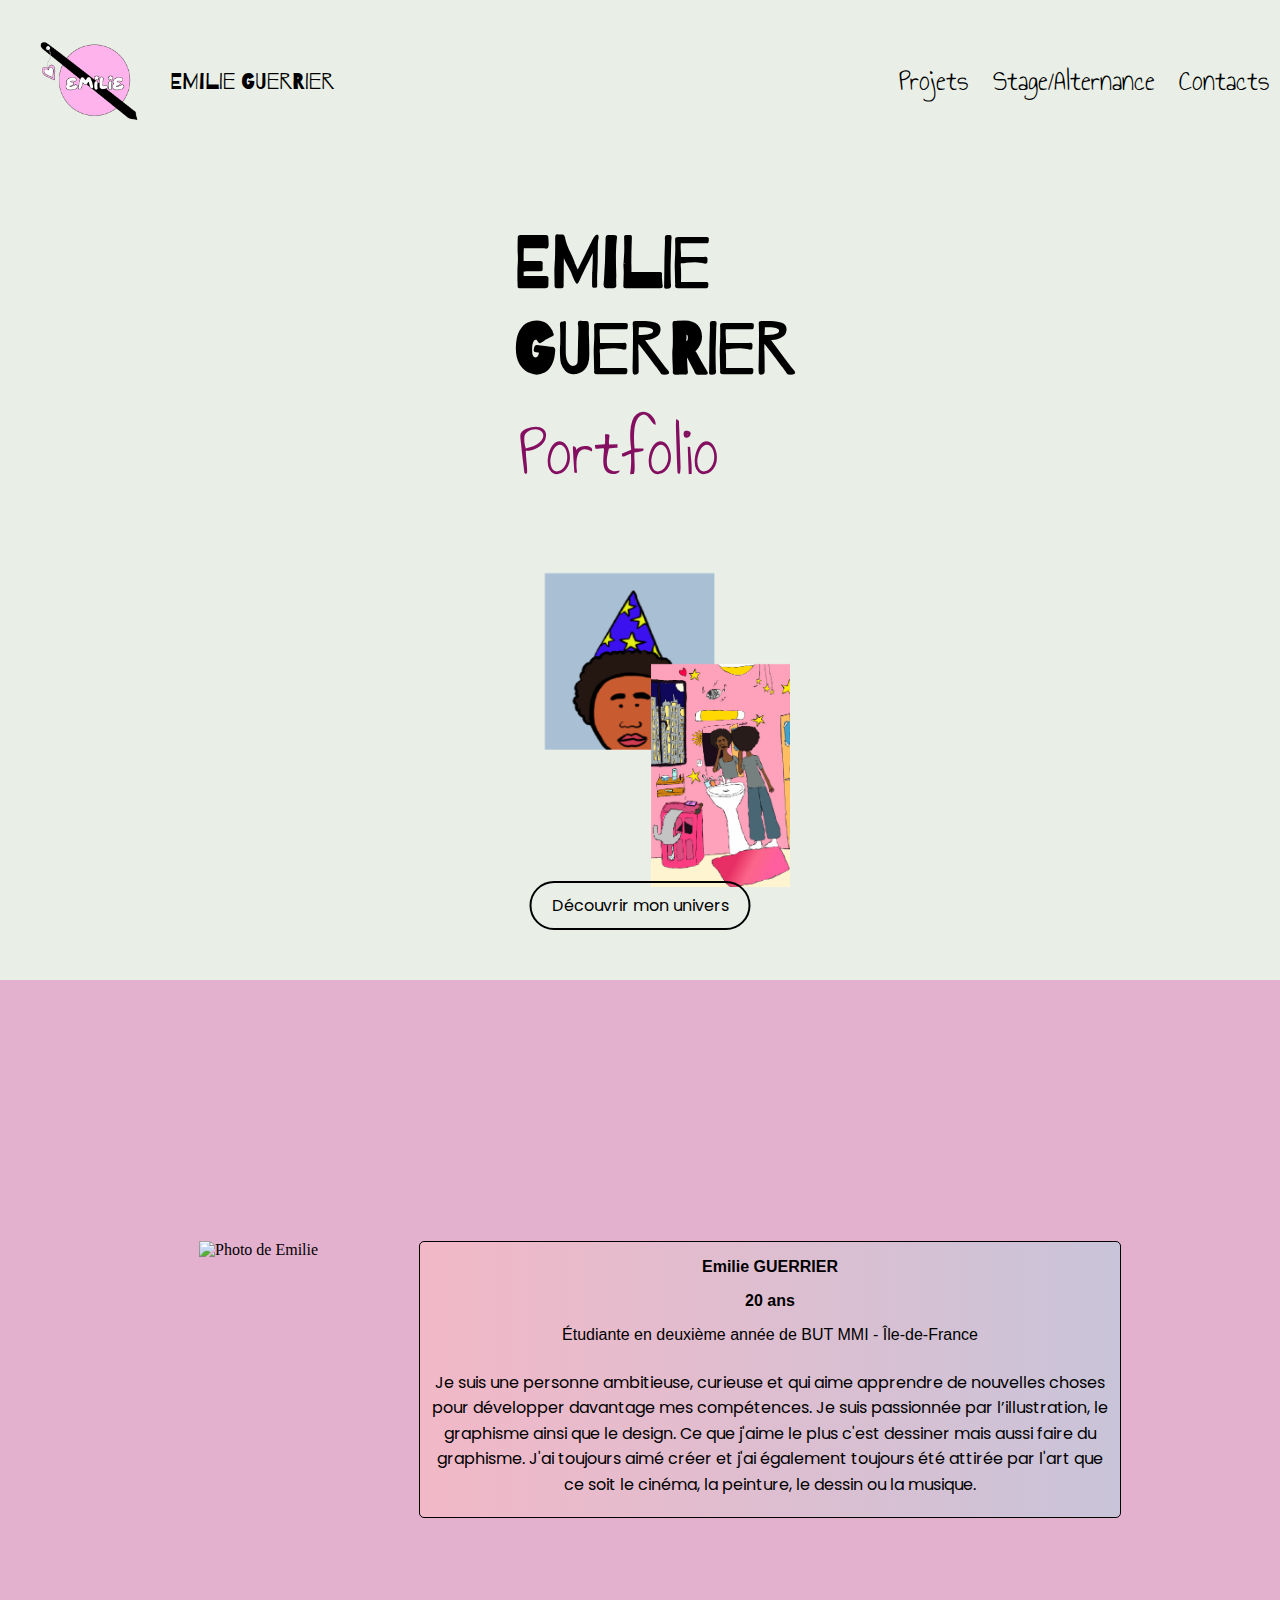
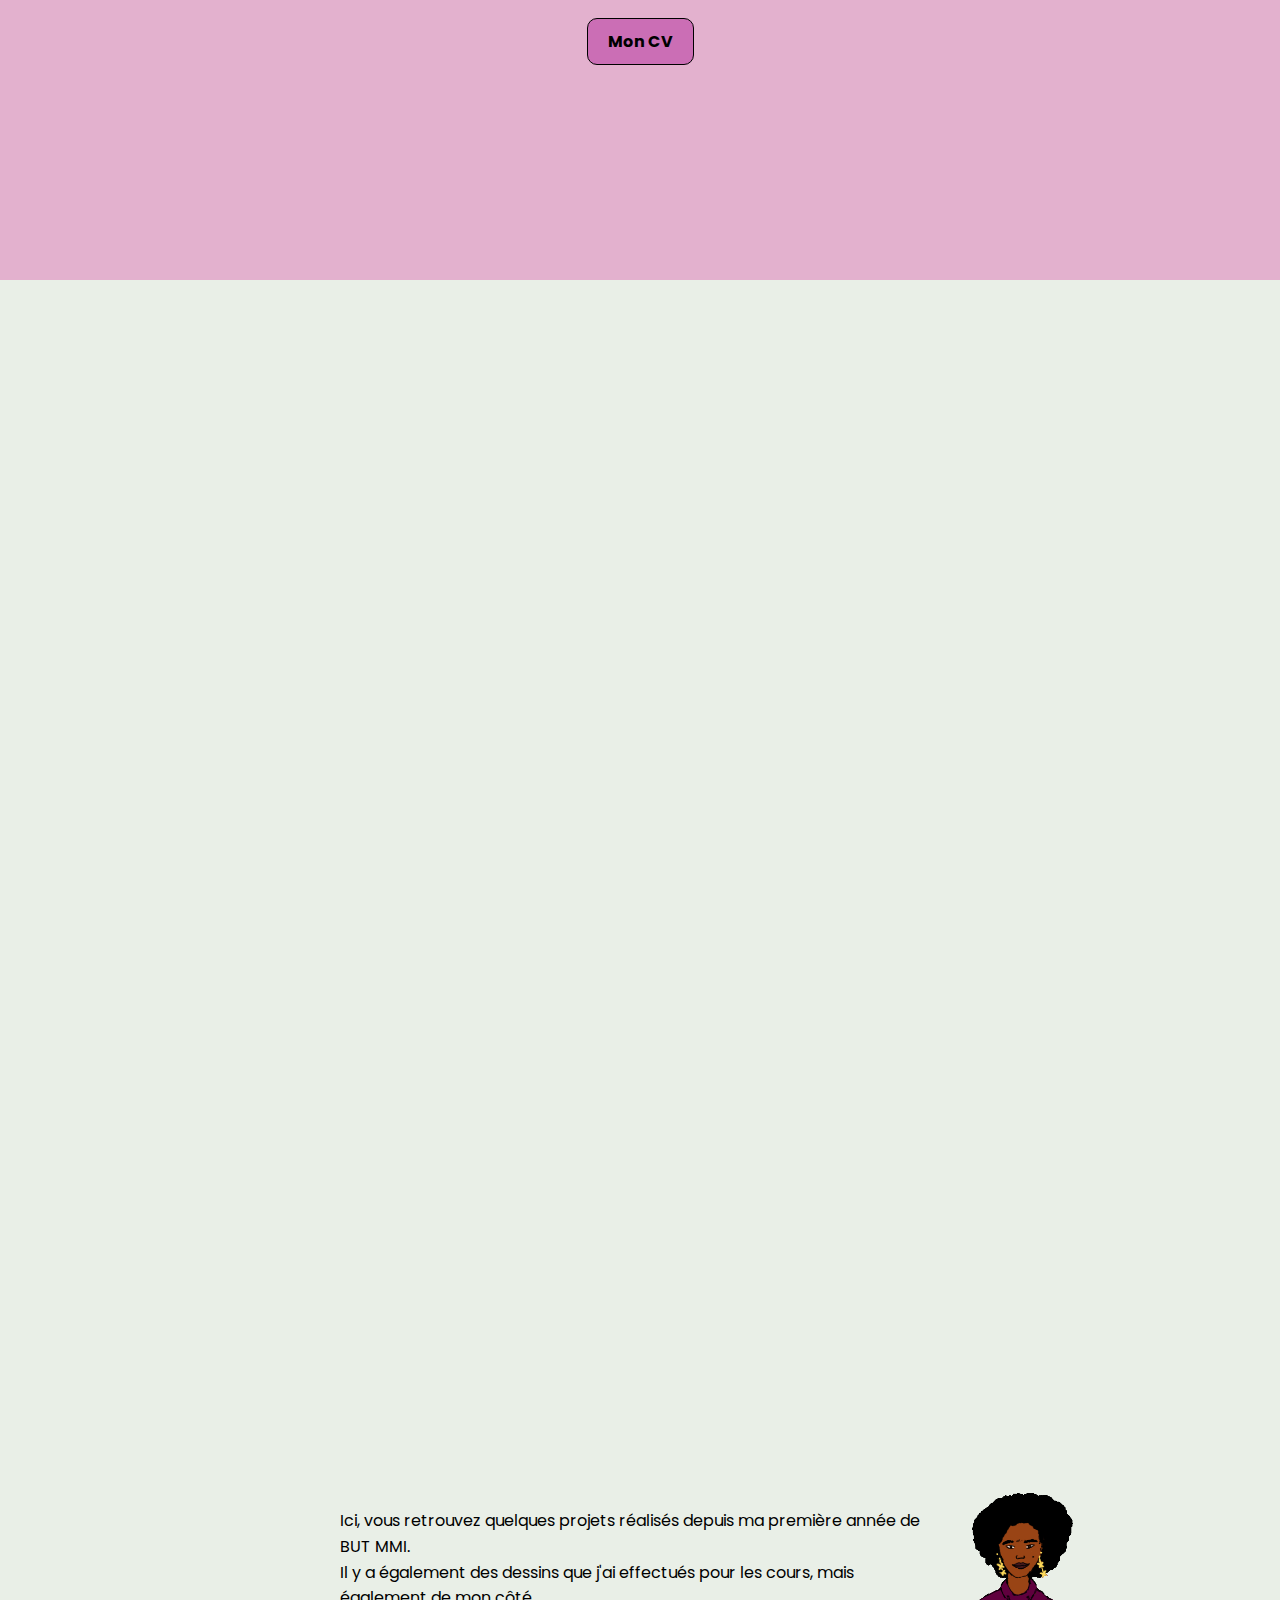
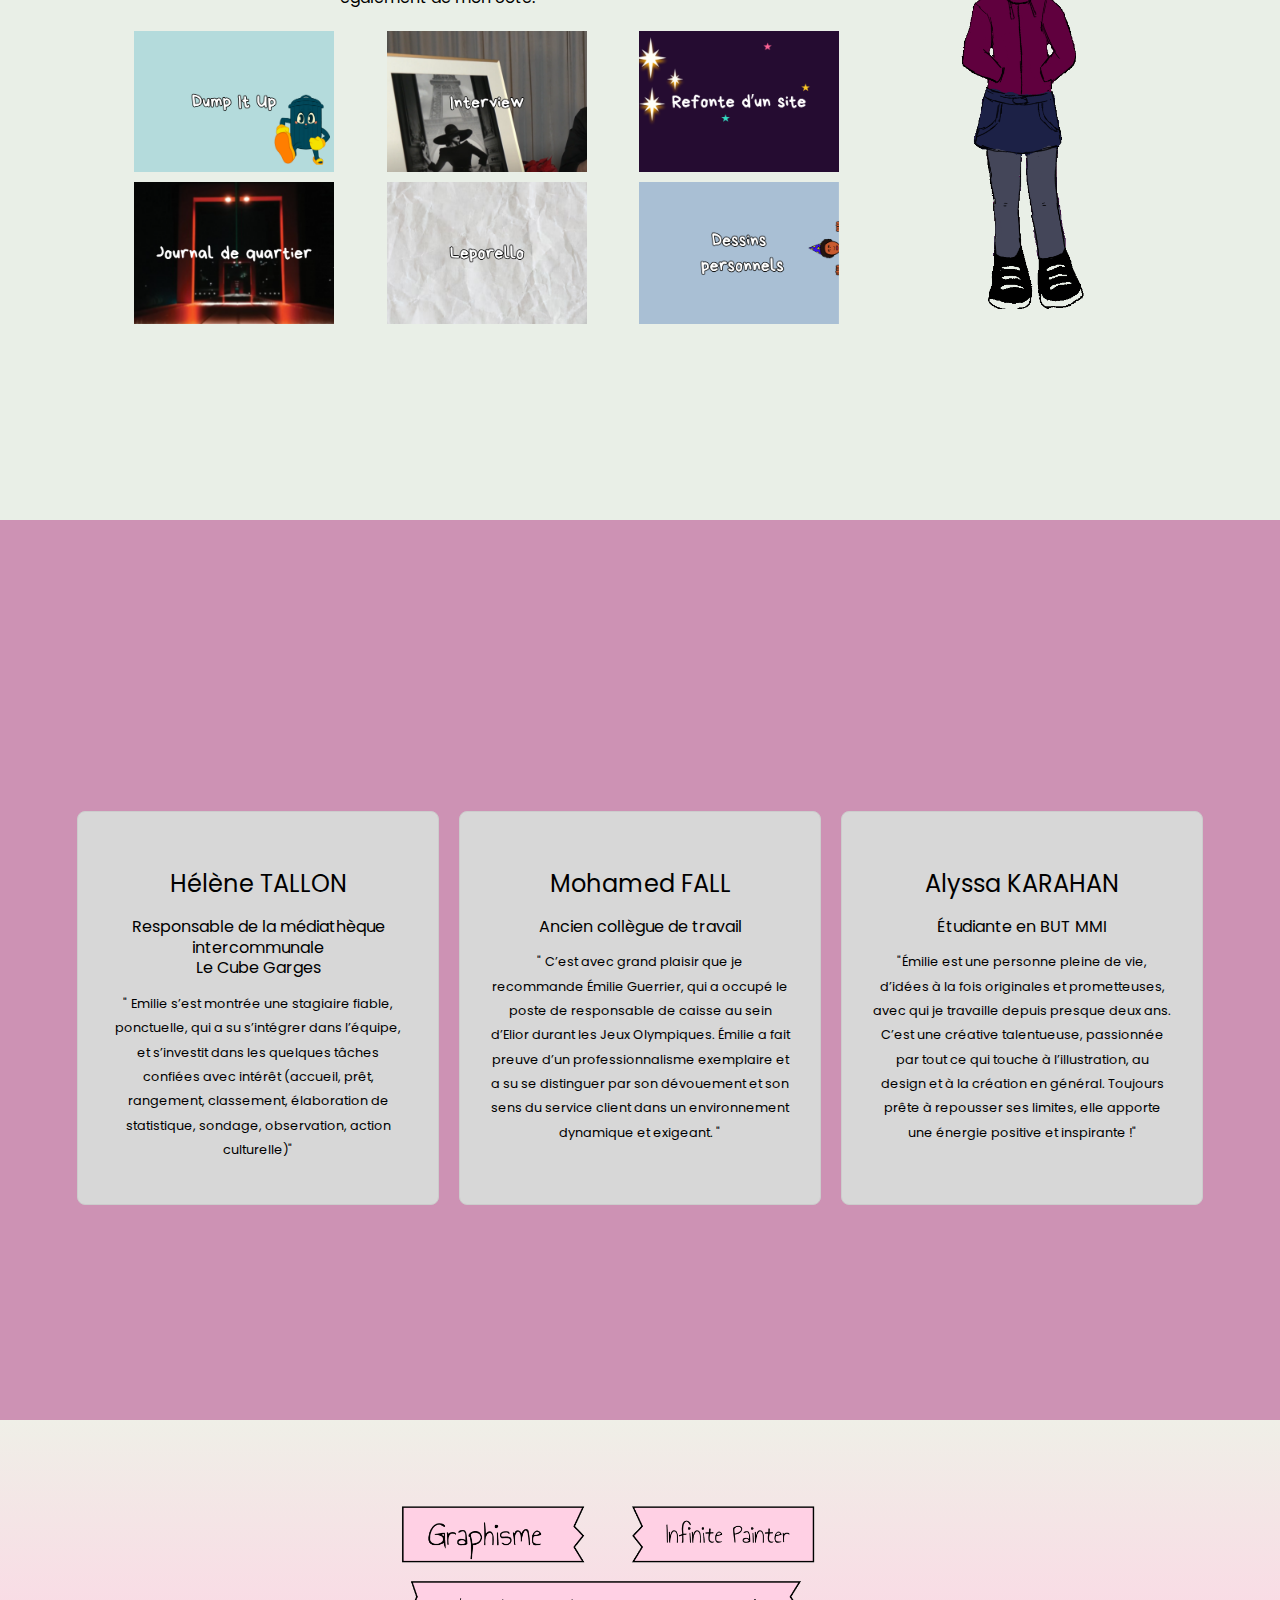
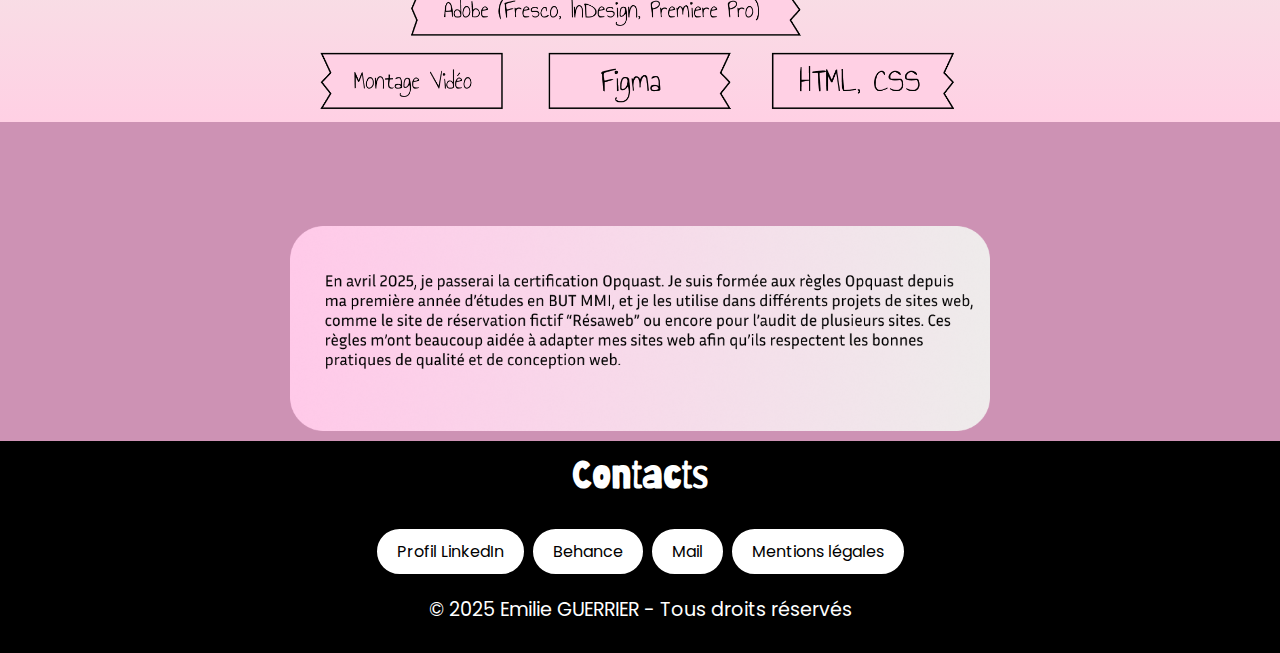
==== commit bad4c00f: "ajout lien behance" ====
--- a/index.html
+++ b/index.html
@@ -80,7 +80,8 @@
             <div class="box">Persévérante</div>
         </div>
          <!-- Lien vers le CV -->
-        <a href="img/CV français.jpg" class="cv">Mon CV</a>
+        <a href="img/Emilie_GUERRIER_CV.pdf" class="cv">Mon CV</a>
+        
     </section>
 
      <!-- Section dessins -->
@@ -169,6 +170,7 @@
     <h1 class="contactez">Contacts</h1>
    
         <a href="https://www.linkedin.com/in/emilie-guerrier-9b696a194/" class="btn">Profil LinkedIn</a>
+        <a href="https://www.behance.net/emilieguerrier" class="btn">Behance</a>
         <a href="mailto:emilie.guerrier16@gmail.com" class="btn">Mail</a>
 
         <a href="#" class="btn" onclick="openMentionsPopup()">Mentions légales</a>
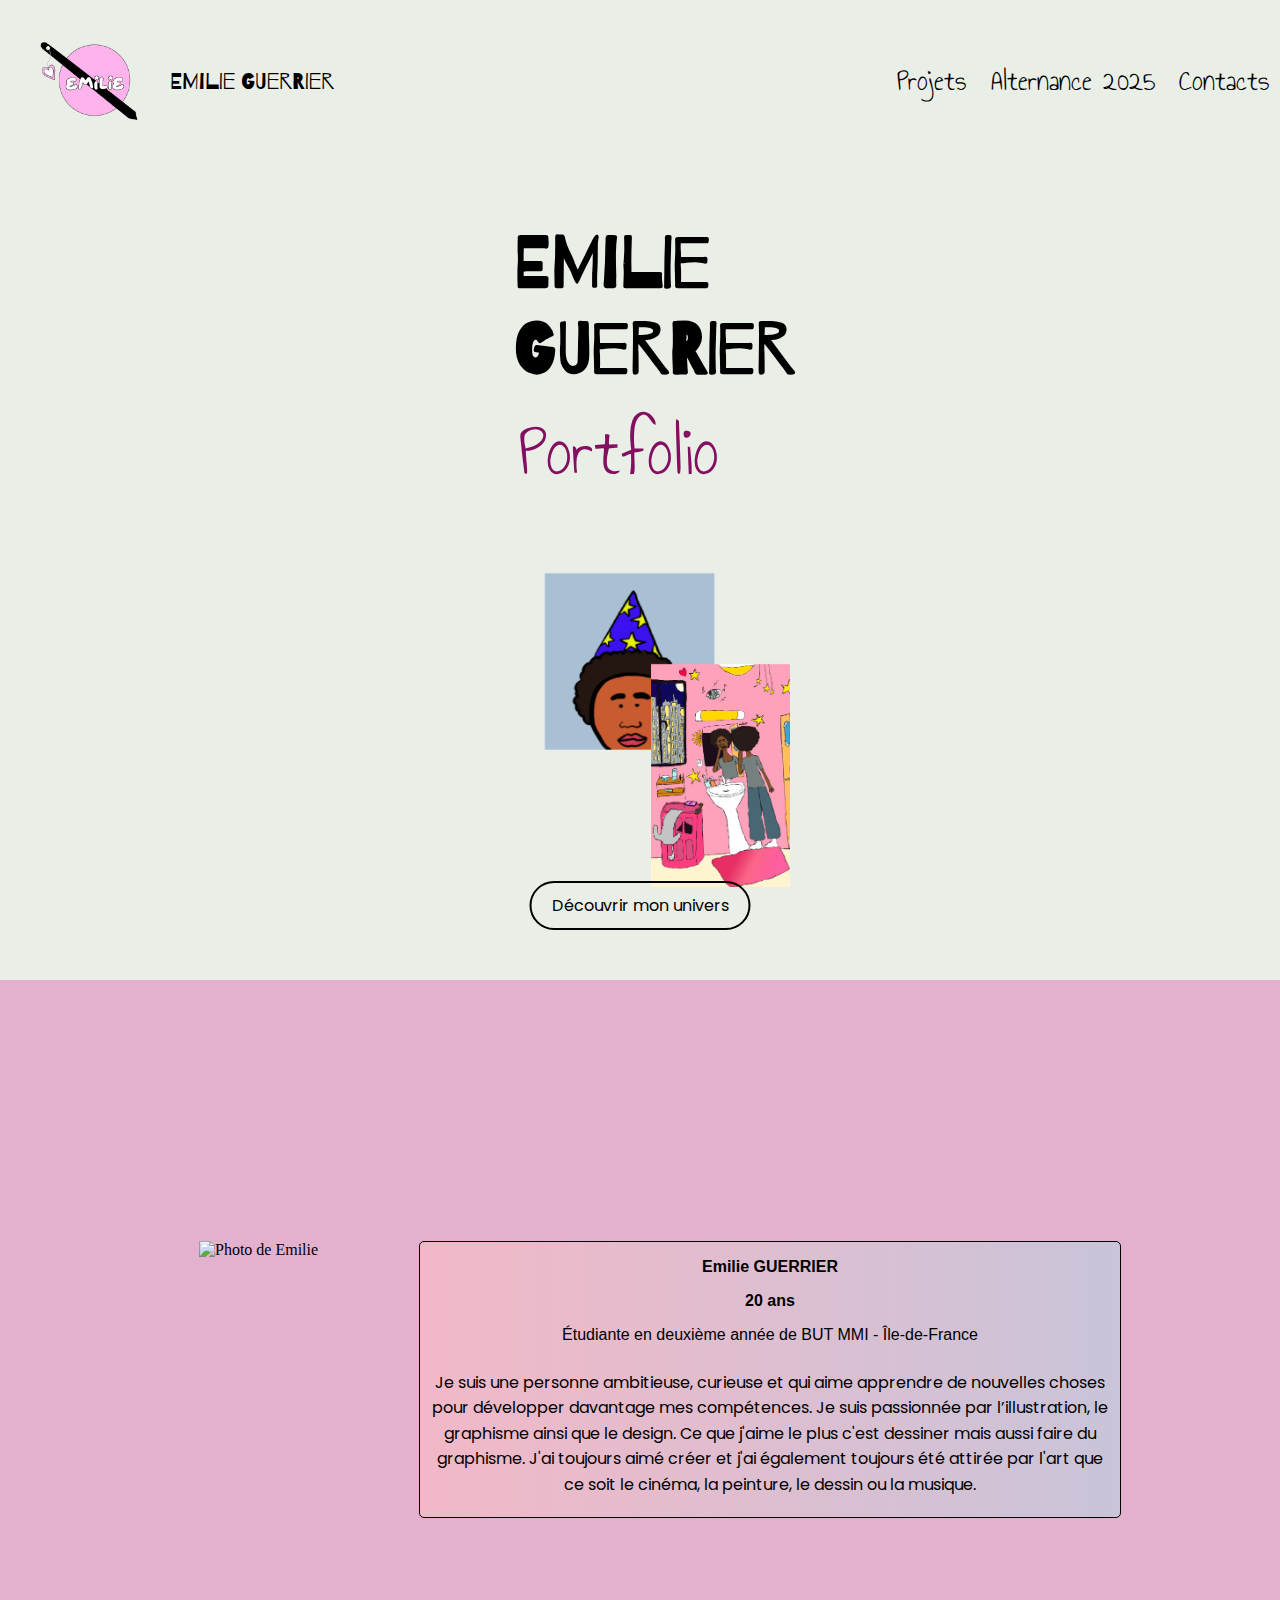
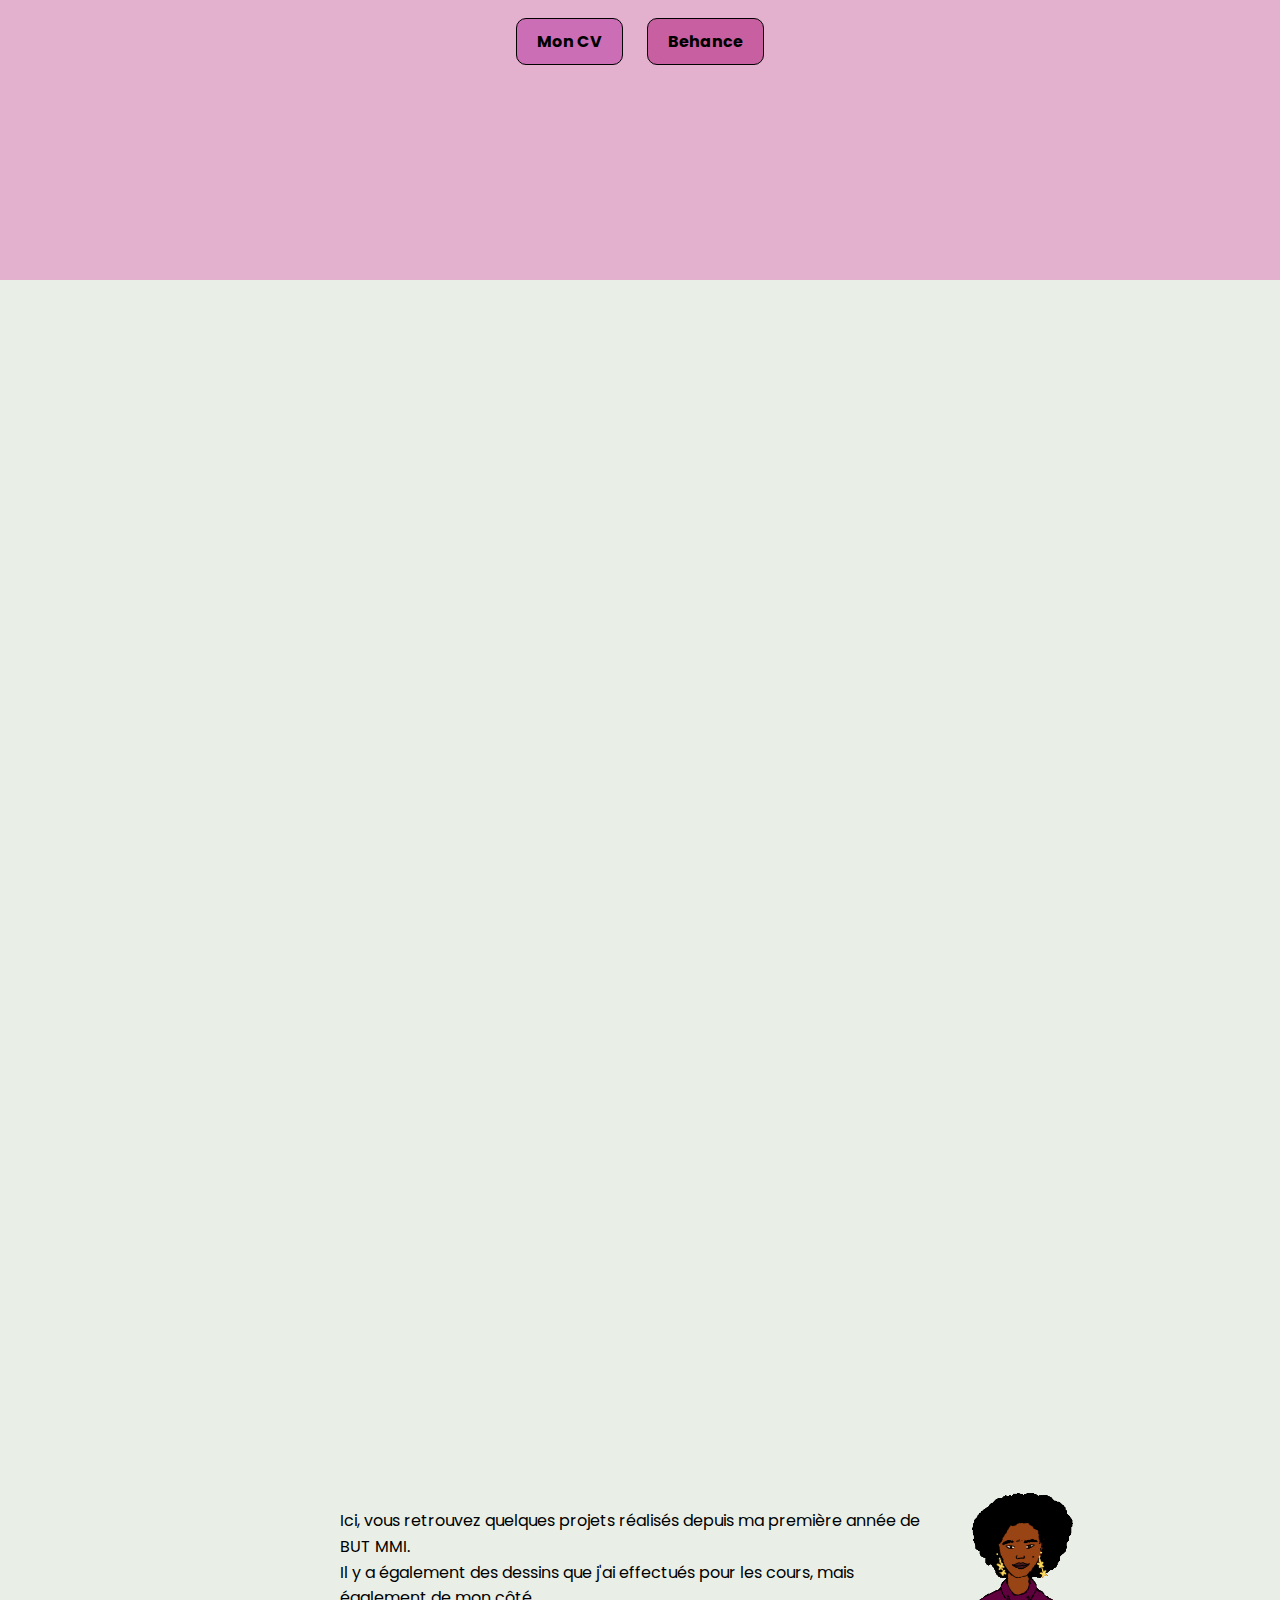
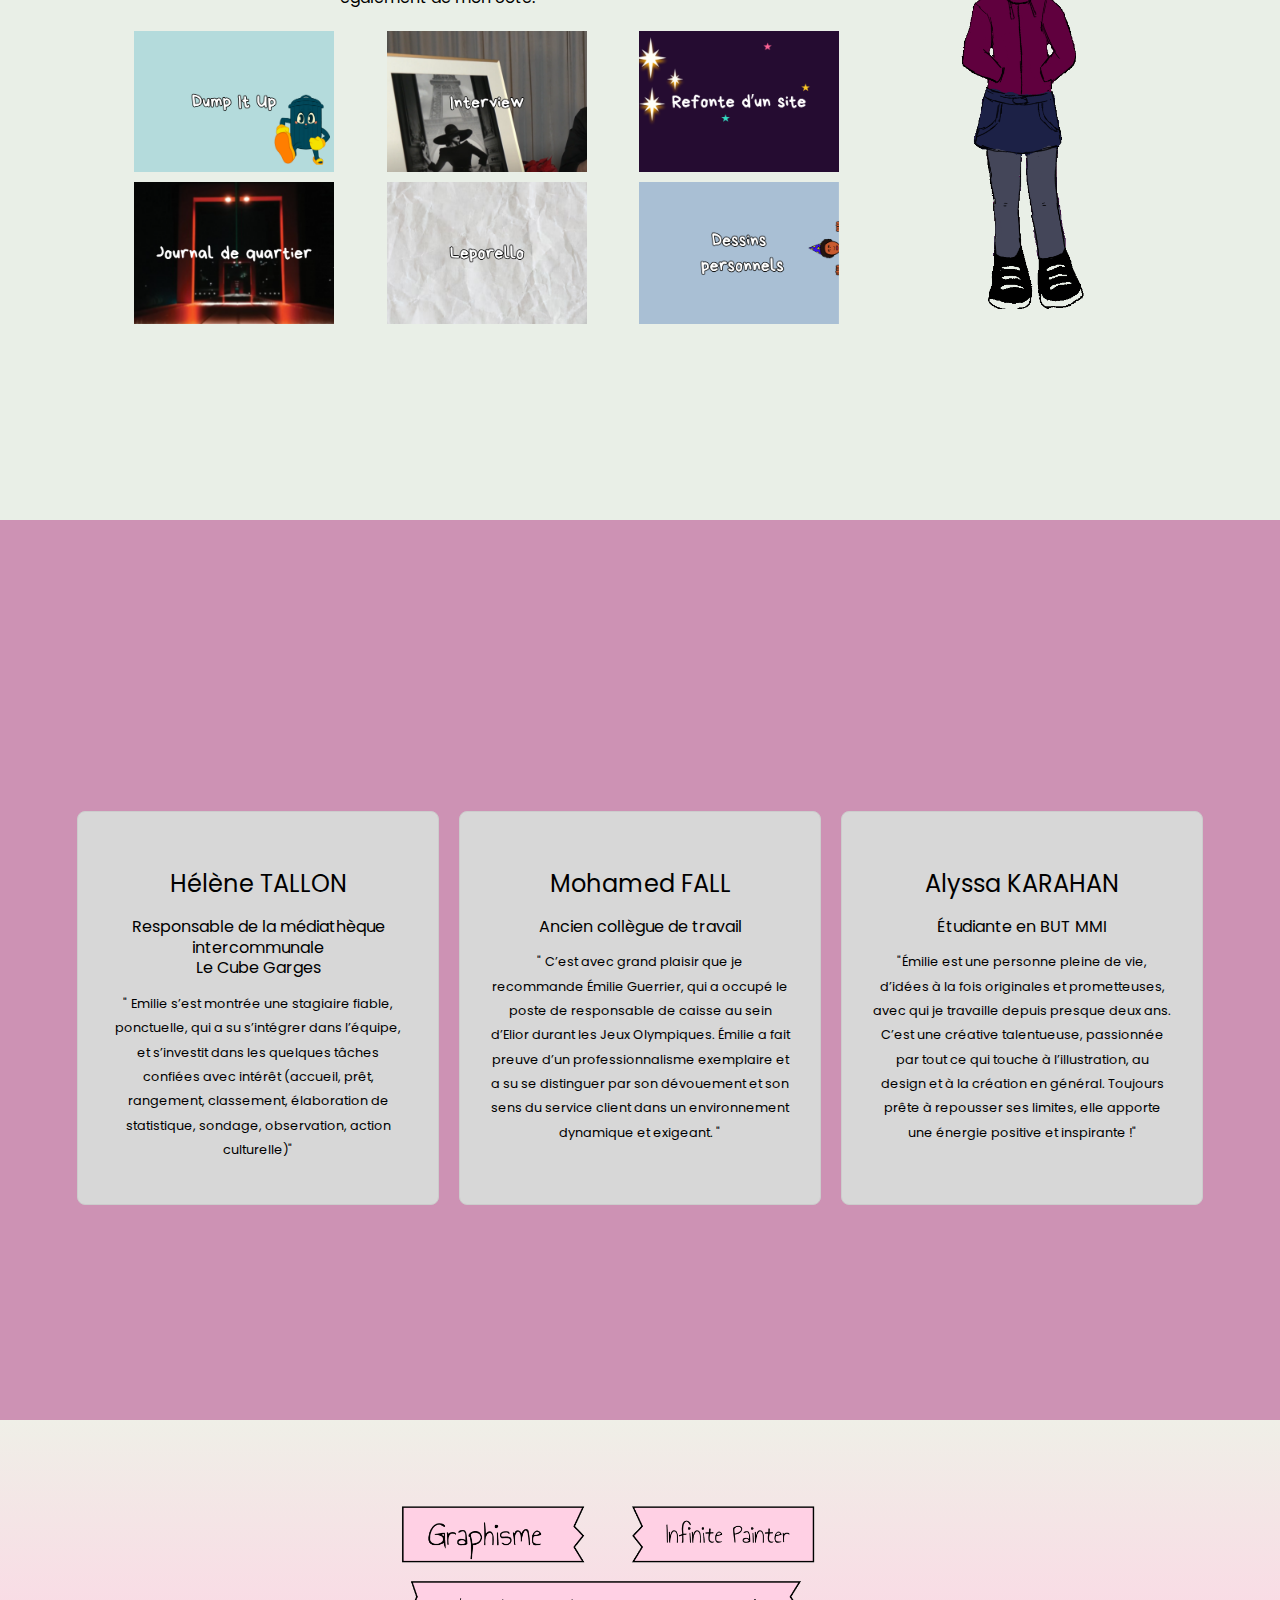
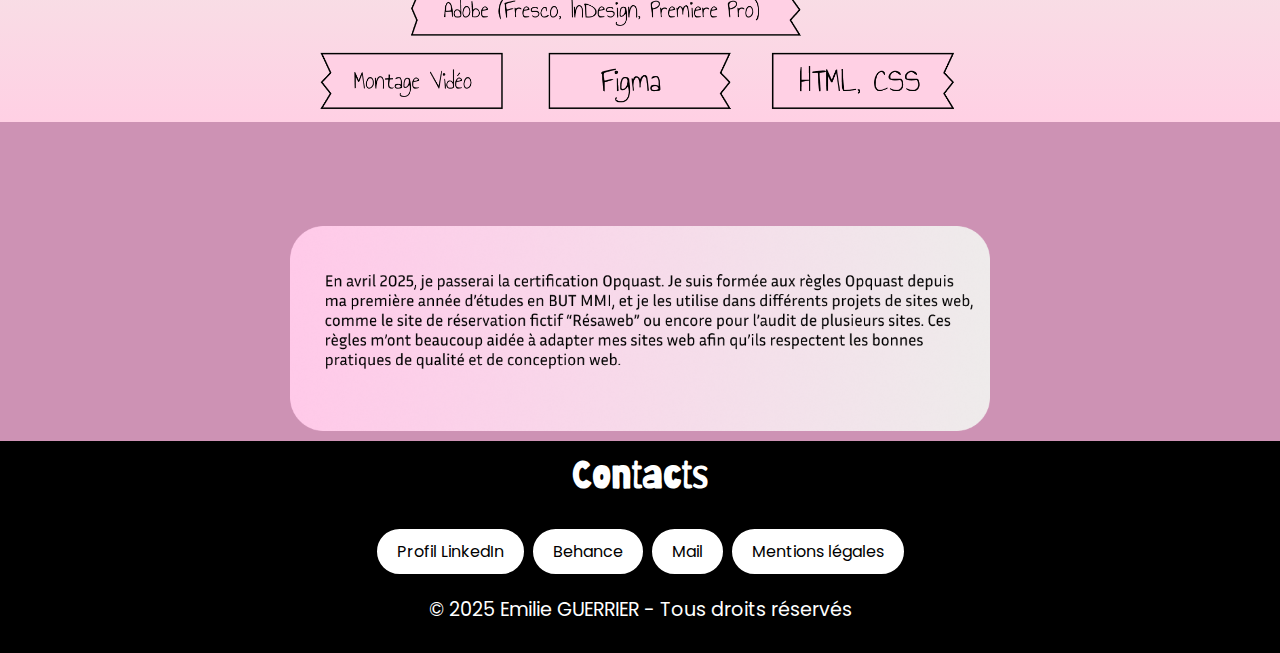
==== commit 833cbe83: "modif alternance" ====
--- a/index.html
+++ b/index.html
@@ -32,7 +32,7 @@
                   <!-- Menu de navigation principal -->
                 <ul class="principal">
                     <li><a href="#projets">Projets</a></li>
-                    <li><a href="stage_alternance.html">Stage/Alternance</a></li>
+                    <li><a href="stage_alternance.html">Alternance 2025</a></li>
                     <li><a href="#contacts">Contacts</a></li>
                 </ul>
             </div>
@@ -80,7 +80,10 @@
             <div class="box">Persévérante</div>
         </div>
          <!-- Lien vers le CV -->
-        <a href="img/Emilie_GUERRIER_CV.pdf" class="cv">Mon CV</a>
+         <div class="btn-container">
+            <a href="img/CV Emilie GUERRIER - alternance.pdf" class="cv">Mon CV</a>
+            <a href="https://www.behance.net/emilieguerrier" class="cv1">Behance</a>
+        </div>
         
     </section>
 
--- a/portfolio.css
+++ b/portfolio.css
@@ -171,7 +171,7 @@
 
 .cv {
     display: inline-block;
-    margin: 20px auto;
+    margin: 20px 10px; /* Ajoute un petit espace entre les boutons */
     padding: 10px 20px;
     border: 1px solid black;
     border-radius: 10px;
@@ -184,11 +184,33 @@
     font-family: 'Poppins', sans-serif;
     position: relative;
     cursor: pointer;
-    bottom: 20px; 
-}
-
+    bottom: 20px;
+}
 
 .cv:hover {
+    background-color: #c9f7ff;
+    transition: 0.3s;
+}
+
+.cv1 {
+    display: inline-block;
+    margin: 20px 10px;
+    padding: 10px 20px;
+    border: 1px solid black;
+    border-radius: 10px;
+    text-align: center;
+    background-color: #c85fa0;
+    text-decoration: none;
+    color: black;
+    font-weight: bold;
+    font-size: 16px;
+    font-family: 'Poppins', sans-serif;
+    position: relative;
+    cursor: pointer;
+    bottom: 20px;
+}
+
+.cv1:hover {
     background-color: #c9f7ff;
     transition: 0.3s;
 }
@@ -852,7 +874,7 @@
     }
 
     
-    .btn, .cv {
+    .btn, .cv .cv1{
         padding: 10px;
         font-size: 14px;
         width: 100%;
@@ -882,7 +904,15 @@
         flex-direction: column;
         gap: 20px;
     }
-    
+    .btn-container {
+        text-align: center;
+    }
+    
+    .btn-container .cv .cv1{
+        width: auto; 
+        display: inline-block; 
+    }
+
     .review {
         width: 90%;
         margin: 0 auto;
@@ -948,7 +978,7 @@
             width: 100%;
         }
     
-        section.accueil .btn, section.accueil .cv {
+        section.accueil .btn, section.accueil .cv .cv1 {
             padding: 12px 15px;
             font-size: 1em;
             width: 90%;
